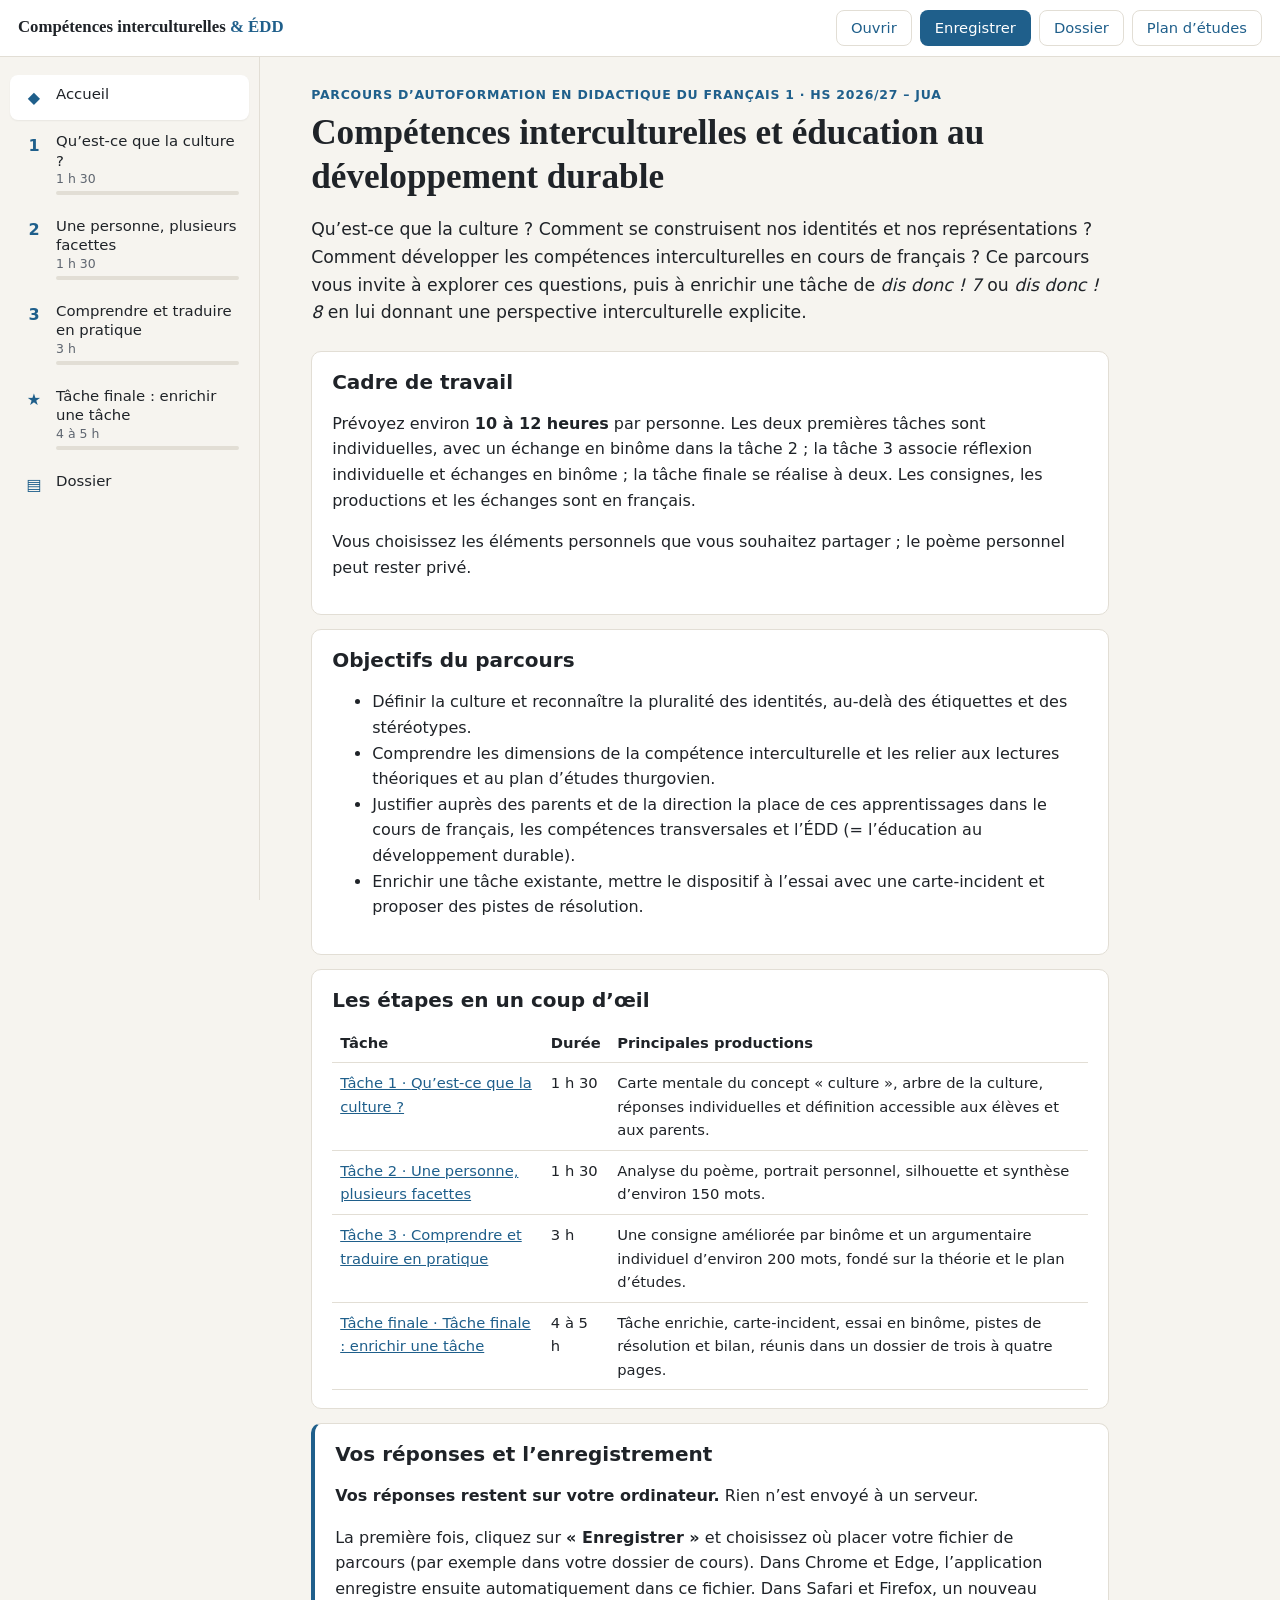
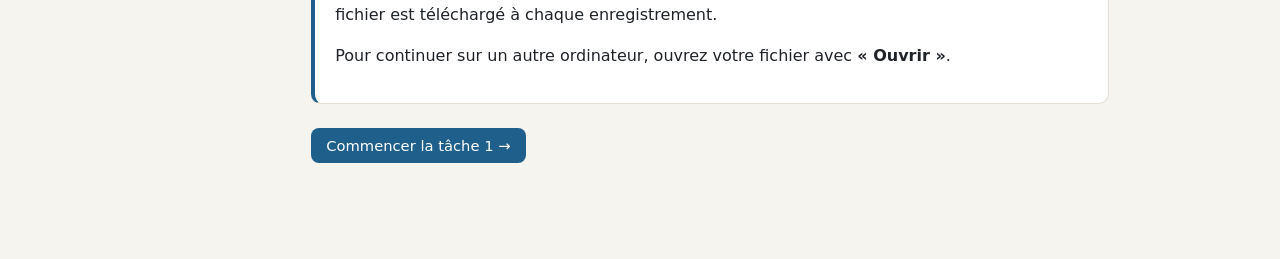
==== index.html @ fe0d0d09 "Grundgerüst Selbstlern-App: App, Inhalte aus Word-Dokument, Redaktionseditor - Statische Web-App (oh" ====
<!DOCTYPE html>
<html lang="fr">
<head>
  <meta charset="utf-8">
  <meta name="viewport" content="width=device-width, initial-scale=1">
  <title>Compétences interculturelles et ÉDD</title>
  <link rel="icon" href="/favicon.svg" type="image/svg+xml">
  <link rel="stylesheet" href="/style.css">
</head>
<body>
  <header class="topbar">
    <button class="icon-btn menu-btn" id="menu-btn" aria-label="Menu">☰</button>
    <a class="brand" href="#/">Compétences interculturelles <span>&amp; ÉDD</span></a>
    <div class="actions">
      <span class="save-status" id="save-status" aria-live="polite"></span>
      <button id="btn-open" class="btn ghost">Ouvrir</button>
      <button id="btn-save" class="btn primary">Enregistrer</button>
      <a id="btn-dossier" class="btn ghost" href="#/dossier">Dossier</a>
      <button id="btn-lp" class="btn ghost">Plan d’études</button>
    </div>
  </header>

  <div class="layout">
    <nav class="sidebar" id="sidebar" aria-label="Étapes du parcours"></nav>
    <main id="main" tabindex="-1"><p class="loading">Chargement…</p></main>
  </div>

  <aside class="drawer" id="drawer" aria-label="Plan d’études" hidden>
    <div class="drawer-head">
      <form id="lp-search" class="lp-search">
        <input type="search" id="lp-q" placeholder="Rechercher dans le Lehrplan (ex. Kulturen)" aria-label="Recherche dans le plan d’études">
        <button class="btn primary" type="submit">Rechercher</button>
      </form>
      <a id="lp-newtab" class="btn ghost small" target="_blank" rel="noopener">Nouvel onglet ↗</a>
      <button class="icon-btn" id="drawer-close" aria-label="Fermer">✕</button>
    </div>
    <iframe id="lp-frame" title="Lehrplan Volksschule Thurgau" src="about:blank"></iframe>
    <p class="drawer-note">Contenu affiché en direct depuis tg.lehrplan.ch — © D-EDK / Kanton Thurgau.</p>
  </aside>

  <input type="file" id="file-input" accept=".json,application/json" hidden>
  <div id="print-area" class="print-area"></div>
  <script type="module" src="/app.js"></script>
</body>
</html>
---- style.css ----
:root {
  --bg: #f6f4ef;
  --surface: #ffffff;
  --ink: #1f2328;
  --muted: #5f6670;
  --line: #e2ded5;
  --accent: #1f5f8b;
  --accent-soft: #e6eff6;
  --ok: #2e7d4f;
  --ok-soft: #e5f3ea;
  --bad: #b3412e;
  --bad-soft: #f9e8e4;
  --both: #2c6fb5;
  --warn: #9a6400;
  --private: #6b4fa0;
  --sil: #d9d4e8;
  --radius: 10px;
  --font: system-ui, -apple-system, "Segoe UI", Roboto, "Helvetica Neue", Arial, sans-serif;
  --serif: Georgia, "Iowan Old Style", "Times New Roman", serif;
}
* { box-sizing: border-box; }
html { scroll-padding-top: 72px; }
body { margin: 0; font: 16px/1.6 var(--font); color: var(--ink); background: var(--bg); }
h1, h2, h3, h4 { line-height: 1.25; margin: 0 0 .5em; }
h1 { font-family: var(--serif); font-weight: 600; font-size: clamp(1.6rem, 3vw, 2.2rem); }
h2 { font-size: 1.25rem; }
h3 { font-size: 1.05rem; }
a { color: var(--accent); }
code { font-size: .85em; }
.muted, .hint { color: var(--muted); font-size: .9rem; }

/* Top bar */
.topbar { position: sticky; top: 0; z-index: 20; display: flex; align-items: center; gap: 12px; padding: 10px 18px; background: var(--surface); border-bottom: 1px solid var(--line); }
.brand { font-family: var(--serif); font-weight: 600; font-size: 1.05rem; color: var(--ink); text-decoration: none; white-space: nowrap; }
.brand span { color: var(--accent); }
.actions { margin-left: auto; display: flex; align-items: center; gap: 8px; flex-wrap: wrap; justify-content: flex-end; }
.save-status { font-size: .85rem; color: var(--muted); }
.save-status.warn { color: var(--warn); font-weight: 600; }
.save-status.ok { color: var(--ok); }
.menu-btn { display: none; }

/* Buttons */
.btn { display: inline-flex; align-items: center; gap: 6px; border: 1px solid transparent; border-radius: 8px; padding: 8px 14px; font: inherit; font-size: .92rem; cursor: pointer; text-decoration: none; line-height: 1.2; }
.btn.small { padding: 6px 10px; font-size: .85rem; }
.btn.primary { background: var(--accent); color: #fff; }
.btn.primary:hover { filter: brightness(1.08); }
.btn.primary:disabled { opacity: .45; cursor: not-allowed; }
.btn.ghost { background: transparent; color: var(--accent); border-color: var(--line); }
.btn.ghost:hover { background: var(--accent-soft); }
.icon-btn { background: none; border: 0; font-size: 1.2rem; cursor: pointer; padding: 4px 8px; color: var(--ink); }
.link { background: none; border: 0; color: var(--accent); cursor: pointer; padding: 0; font: inherit; font-size: .85rem; text-decoration: underline; }
.row { display: flex; flex-wrap: wrap; gap: 8px; align-items: center; margin-top: 12px; }

/* Layout */
.layout { display: grid; grid-template-columns: 260px minmax(0, 1fr); min-height: calc(100vh - 57px); }
.sidebar { position: sticky; top: 57px; align-self: start; height: calc(100vh - 57px); overflow: auto; padding: 18px 10px; border-right: 1px solid var(--line); background: var(--bg); }
.sidebar a { display: grid; grid-template-columns: 28px 1fr; gap: 4px 8px; align-items: start; padding: 10px; border-radius: 8px; color: var(--ink); text-decoration: none; margin-bottom: 2px; }
.sidebar a:hover { background: var(--accent-soft); }
.sidebar a.active { background: var(--surface); box-shadow: 0 1px 2px rgba(0,0,0,.06); }
.sidebar .num { font-weight: 700; color: var(--accent); text-align: center; }
.sidebar .lbl { font-size: .93rem; line-height: 1.3; }
.sidebar .lbl small { display: block; color: var(--muted); font-size: .78rem; }
.sidebar .prog { grid-column: 2; height: 4px; background: var(--line); border-radius: 2px; overflow: hidden; }
.sidebar .prog span { display: block; height: 100%; background: var(--ok); }
main { padding: 28px clamp(16px, 4vw, 56px) 80px; max-width: 900px; outline: none; }
body.drawer-open main { max-width: 760px; }

/* Content blocks */
.hero { margin-bottom: 24px; }
.eyebrow { text-transform: uppercase; letter-spacing: .06em; font-size: .78rem; color: var(--accent); font-weight: 600; margin: 0 0 6px; }
.lead { font-size: 1.08rem; }
.meta { color: var(--muted); font-size: .9rem; display: flex; gap: 6px 14px; flex-wrap: wrap; margin: 4px 0; }
.meta .dot { color: var(--line); }
.meta.result { display: block; }
.card { background: var(--surface); border: 1px solid var(--line); border-radius: var(--radius); padding: 18px 20px; margin: 14px 0; }
.card.notice { border-left: 4px solid var(--accent); }
.card.text .prose { font-family: var(--serif); font-size: 1.04rem; }
.card details summary, details.card summary { cursor: pointer; font-weight: 600; }
.consigne { margin: 40px 0 10px; padding-top: 18px; border-top: 2px solid var(--line); }
.consigne h2 { color: var(--accent); }
.prose p { margin: 0 0 .8em; }
.prose ul { padding-left: 1.2em; }
.prose blockquote { margin: .5em 0; padding: 10px 14px; background: var(--bg); border-left: 3px solid var(--accent); font-style: italic; }
table.overview { width: 100%; border-collapse: collapse; font-size: .92rem; }
table.overview th, table.overview td { text-align: left; padding: 8px; border-bottom: 1px solid var(--line); vertical-align: top; }
.next { margin-top: 24px; }

/* Answers */
.answer { margin: 14px 0; }
.answer > label { display: block; font-weight: 600; margin-bottom: 6px; }
.answer textarea, .tri input, .add-own input, .lp-search input { width: 100%; font: inherit; padding: 10px 12px; border: 1px solid #cfcac0; border-radius: 8px; background: #fffef9; resize: vertical; }
.answer textarea:focus, input:focus, select:focus { outline: 2px solid var(--accent); outline-offset: 1px; border-color: var(--accent); }
.answer.private textarea { background: #faf8fd; border-color: #d8cfe8; }
.answer-info { text-align: right; font-size: .8rem; color: var(--muted); min-height: 1.2em; }
.answer-info .ok { color: var(--ok); font-weight: 600; }
.badge { display: inline-block; font-size: .72rem; font-weight: 600; padding: 1px 7px; border-radius: 99px; background: #ece6f7; color: var(--private); vertical-align: middle; }
.table-wrap { overflow-x: auto; }
table.grid { width: 100%; border-collapse: collapse; font-size: .92rem; }
table.grid th { text-align: left; background: var(--bg); padding: 8px; border: 1px solid var(--line); }
table.grid td { border: 1px solid var(--line); padding: 4px; vertical-align: top; }
table.grid tr.example td { padding: 8px; color: var(--muted); font-style: italic; background: #fbfaf7; }
table.grid textarea { width: 100%; border: 0; resize: none; font: inherit; padding: 6px; background: transparent; min-height: 48px; }

/* Sorting exercise */
.tri { background: var(--surface); border: 1px solid var(--line); border-radius: var(--radius); padding: 18px 20px; margin: 14px 0; }
.tri-consigne { margin-top: 0; font-weight: 600; }
.tri-pool { display: flex; flex-wrap: wrap; gap: 8px; padding: 12px; border: 1px dashed #cfcac0; border-radius: 8px; min-height: 52px; margin-bottom: 12px; }
.tri-cats { display: grid; grid-template-columns: repeat(var(--n), minmax(0, 1fr)); gap: 10px; }
.tri-cat { min-height: 120px; padding: 10px; border-radius: 8px; background: var(--bg); border: 2px solid transparent; display: flex; flex-wrap: wrap; align-content: flex-start; gap: 6px; cursor: pointer; }
.tri-cat h4 { width: 100%; font-size: .85rem; color: var(--muted); margin: 0 0 4px; }
.tri-cat.over, .tri-pool.over { border-color: var(--accent); background: var(--accent-soft); }
.chip { font: inherit; font-size: .88rem; padding: 6px 10px; border-radius: 99px; border: 1px solid #cfcac0; background: #fff; cursor: grab; text-align: left; }
.chip.selected { border-color: var(--accent); box-shadow: 0 0 0 2px var(--accent); }
.chip.right { background: var(--ok-soft); border-color: var(--ok); }
.chip.wrong { background: var(--bad-soft); border-color: var(--bad); }
.chip.both { background: #e5eef9; border-color: var(--both); }
.chip.own { background: #fffbe8; border-style: dashed; cursor: default; }
.chip .why { display: block; font-size: .78rem; color: var(--muted); margin-top: 2px; }
.feedback { background: var(--accent-soft); padding: 10px 12px; border-radius: 8px; font-size: .92rem; }
.add-own { flex-wrap: nowrap; }
.add-own input { flex: 1; padding: 7px 10px; }
.add-own select { font: inherit; padding: 7px; border-radius: 8px; border: 1px solid #cfcac0; }

/* Self-check */
.check { background: #f3f8f4; border: 1px solid #cfe3d5; border-radius: var(--radius); padding: 16px 20px; margin: 14px 0; }
.check h3 { color: var(--ok); }
.check ul { list-style: none; padding: 0; margin: 0; }
.check li { display: flex; gap: 10px; align-items: flex-start; padding: 4px 0; }
.check input { margin-top: 5px; width: 18px; height: 18px; accent-color: var(--ok); }
.example-box { margin-top: 12px; background: #fff; border: 1px solid #cfe3d5; border-radius: 8px; padding: 14px 16px; }

.external { border-left: 4px solid var(--warn); }
.lp { border-left: 4px solid var(--accent); }
.recall blockquote { margin: 8px 0; padding: 10px 14px; background: var(--bg); border-left: 3px solid var(--muted); }

/* Silhouette */
.sil-stage { position: relative; width: 100%; max-width: 520px; aspect-ratio: 13 / 16; margin: 10px auto; background: #fbfaff; border: 1px solid #e3ddef; border-radius: var(--radius); overflow: hidden; touch-action: none; }
.sil-stage svg { position: absolute; left: 50%; top: 4%; height: 92%; transform: translateX(-50%); }
.sil-word { position: absolute; padding: 4px 22px 4px 10px; background: #fff; border: 1px solid var(--private); color: var(--private); border-radius: 99px; font-size: .85rem; cursor: grab; user-select: none; white-space: nowrap; box-shadow: 0 1px 3px rgba(0,0,0,.08); }
.sil-word button { position: absolute; right: 4px; top: 50%; transform: translateY(-50%); border: 0; background: none; cursor: pointer; color: var(--muted); font-size: 1rem; line-height: 1; }

/* Incident card */
.carte { border: 2px solid var(--ink); border-radius: 12px; padding: 16px 18px; max-width: 480px; background: #fff; }
.carte-head { font-weight: 700; text-transform: uppercase; letter-spacing: .08em; font-size: .85rem; border-bottom: 1px solid var(--ink); padding-bottom: 6px; margin-bottom: 10px; }
.carte-field h4 { font-size: .8rem; color: var(--muted); margin: 8px 0 2px; }
.carte-field p { margin: 0; }

/* Dossier */
.dossier .d-tache { margin-bottom: 28px; }
.dossier .d-item { margin: 10px 0 16px; }
.dossier .d-item h4 { font-size: .9rem; color: var(--muted); margin-bottom: 4px; }
.toggle { display: flex; gap: 10px; align-items: flex-start; }

/* Redaction mode */
.redac-tag { font-size: .72rem; color: var(--muted); background: #fff7d6; border: 1px dashed #e0c55a; border-radius: 6px; padding: 2px 8px; margin-bottom: 6px; display: inline-block; }
.redac-tag mark { background: #ffe58a; }
body.redaction .consigne { position: relative; }

/* Lehrplan drawer */
.drawer { position: fixed; top: 57px; right: 0; bottom: 0; width: min(560px, 100vw); background: var(--surface); border-left: 1px solid var(--line); z-index: 30; display: flex; flex-direction: column; box-shadow: -6px 0 24px rgba(0,0,0,.08); }
.drawer[hidden] { display: none; }
.drawer-head { display: flex; gap: 8px; padding: 10px; border-bottom: 1px solid var(--line); align-items: center; }
.lp-search { display: flex; gap: 6px; flex: 1; }
.lp-search input { padding: 7px 10px; }
.drawer iframe { flex: 1; border: 0; width: 100%; }
.drawer-note { margin: 0; padding: 6px 10px; font-size: .75rem; color: var(--muted); border-top: 1px solid var(--line); }
.loading { color: var(--muted); }

/* Mobile */
@media (max-width: 860px) {
  .menu-btn { display: block; }
  .layout { grid-template-columns: 1fr; }
  .sidebar { position: fixed; top: 57px; left: 0; width: 280px; z-index: 25; background: var(--bg); transform: translateX(-100%); transition: transform .2s; box-shadow: 4px 0 20px rgba(0,0,0,.1); }
  body.nav-open .sidebar { transform: none; }
  .brand span { display: none; }
  .actions .btn { padding: 6px 9px; font-size: .82rem; }
  .save-status { display: none; }
  .tri-cats { grid-template-columns: 1fr; }
}

/* Print */
.print-area { display: none; }
@media print {
  body.printing > *:not(.print-area) { display: none !important; }
  body.printing .print-area { display: block; font-family: var(--font); color: #000; }
  .print-area h1 { font-size: 20pt; }
  .print-area h2 { font-size: 14pt; margin-top: 18pt; }
  .print-area .d-item h4 { font-size: 10pt; color: #444; }
  .print-area table.grid { border-collapse: collapse; width: 100%; }
  .print-area table.grid th, .print-area table.grid td { border: 1px solid #999; padding: 4pt; font-size: 10pt; }
  .print-area .muted { color: #666; }
}
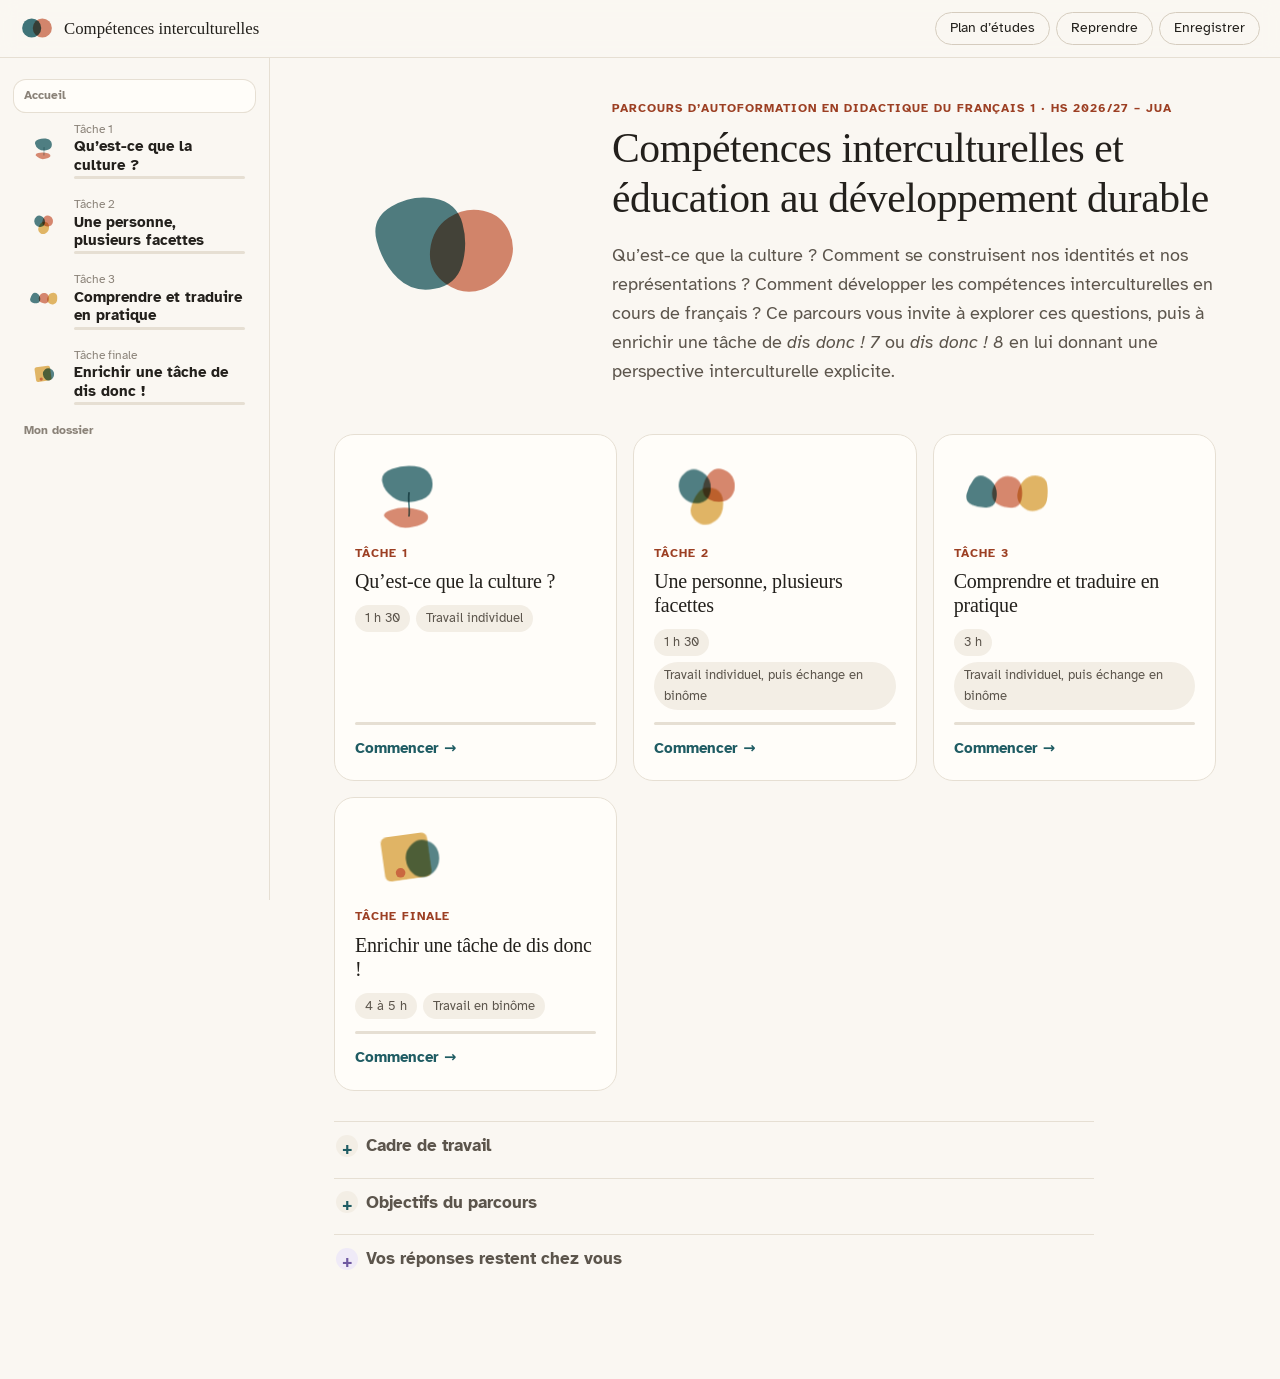
==== commit 2a0e3f3d: "Gestaltung «L’entre-deux»: Schrittmodus, Motive, Schriften, Wording, RSP-Bezug - Schrittmodus pro Ko" ====
--- a/index.html
+++ b/index.html
@@ -4,38 +4,40 @@
   <meta charset="utf-8">
   <meta name="viewport" content="width=device-width, initial-scale=1">
   <title>Compétences interculturelles et ÉDD</title>
+  <meta name="theme-color" content="#FAF7F2">
   <link rel="icon" href="/favicon.svg" type="image/svg+xml">
+  <link rel="preload" href="/assets/fonts/atkinson-hyperlegible-latin-400-normal.woff2" as="font" type="font/woff2" crossorigin>
+  <link rel="preload" href="/assets/fonts/fraunces-latin-wght-normal.woff2" as="font" type="font/woff2" crossorigin>
   <link rel="stylesheet" href="/style.css">
 </head>
 <body>
   <header class="topbar">
     <button class="icon-btn menu-btn" id="menu-btn" aria-label="Menu">☰</button>
-    <a class="brand" href="#/">Compétences interculturelles <span>&amp; ÉDD</span></a>
+    <a class="brand" href="#/"><svg viewBox="0 0 32 22" aria-hidden="true"><circle cx="11" cy="11" r="9" fill="#1F5C63" fill-opacity=".85"/><circle cx="21" cy="11" r="9" fill="#C65A3A" fill-opacity=".72" style="mix-blend-mode:multiply"/></svg><span>Compétences interculturelles</span></a>
     <div class="actions">
-      <span class="save-status" id="save-status" aria-live="polite"></span>
-      <button id="btn-open" class="btn ghost">Ouvrir</button>
-      <button id="btn-save" class="btn primary">Enregistrer</button>
-      <a id="btn-dossier" class="btn ghost" href="#/dossier">Dossier</a>
-      <button id="btn-lp" class="btn ghost">Plan d’études</button>
+      <span data-save-status class="save-status" aria-live="polite"></span>
+      <button id="btn-lp" class="btn ghost small">Plan d’études</button>
+      <button id="btn-open" class="btn ghost small" title="Ouvrir un fichier de parcours">Reprendre</button>
+      <button id="btn-save" class="btn ghost small" title="Enregistrer dans un fichier">Enregistrer</button>
     </div>
   </header>
 
   <div class="layout">
-    <nav class="sidebar" id="sidebar" aria-label="Étapes du parcours"></nav>
+    <nav class="sidebar" id="sidebar" aria-label="Parcours"></nav>
     <main id="main" tabindex="-1"><p class="loading">Chargement…</p></main>
   </div>
 
   <aside class="drawer" id="drawer" aria-label="Plan d’études" hidden>
     <div class="drawer-head">
       <form id="lp-search" class="lp-search">
-        <input type="search" id="lp-q" placeholder="Rechercher dans le Lehrplan (ex. Kulturen)" aria-label="Recherche dans le plan d’études">
-        <button class="btn primary" type="submit">Rechercher</button>
+        <input type="search" id="lp-q" placeholder="Rechercher, p. ex. Kulturen" aria-label="Recherche dans le plan d’études">
+        <button class="btn primary small" type="submit">Chercher</button>
       </form>
-      <a id="lp-newtab" class="btn ghost small" target="_blank" rel="noopener">Nouvel onglet ↗</a>
+      <a id="lp-newtab" class="btn ghost small" target="_blank" rel="noopener" title="Ouvrir dans un nouvel onglet">↗</a>
       <button class="icon-btn" id="drawer-close" aria-label="Fermer">✕</button>
     </div>
     <iframe id="lp-frame" title="Lehrplan Volksschule Thurgau" src="about:blank"></iframe>
-    <p class="drawer-note">Contenu affiché en direct depuis tg.lehrplan.ch — © D-EDK / Kanton Thurgau.</p>
+    <p class="drawer-note">Affiché en direct depuis tg.lehrplan.ch — © D-EDK / Kanton Thurgau</p>
   </aside>
 
   <input type="file" id="file-input" accept=".json,application/json" hidden>
--- a/style.css
+++ b/style.css
@@ -1,192 +1,297 @@
+/* «L’entre-deux» — formes qui se chevauchent, papier chaud, un seul accent. */
+
+@font-face { font-family: "Atkinson Hyperlegible"; font-weight: 400; font-style: normal; font-display: swap; src: url(/assets/fonts/atkinson-hyperlegible-latin-400-normal.woff2) format("woff2"); }
+@font-face { font-family: "Atkinson Hyperlegible"; font-weight: 400; font-style: italic; font-display: swap; src: url(/assets/fonts/atkinson-hyperlegible-latin-400-italic.woff2) format("woff2"); }
+@font-face { font-family: "Atkinson Hyperlegible"; font-weight: 700; font-style: normal; font-display: swap; src: url(/assets/fonts/atkinson-hyperlegible-latin-700-normal.woff2) format("woff2"); }
+@font-face { font-family: "Atkinson Hyperlegible"; font-weight: 700; font-style: italic; font-display: swap; src: url(/assets/fonts/atkinson-hyperlegible-latin-700-italic.woff2) format("woff2"); }
+@font-face { font-family: "Atkinson Hyperlegible"; font-weight: 400; font-display: swap; unicode-range: U+0100-024F, U+1E00-1EFF, U+2020, U+20A0-20AB, U+20AD-20CF; src: url(/assets/fonts/atkinson-hyperlegible-latin-ext-400-normal.woff2) format("woff2"); }
+@font-face { font-family: "Atkinson Hyperlegible"; font-weight: 700; font-display: swap; unicode-range: U+0100-024F, U+1E00-1EFF, U+2020, U+20A0-20AB, U+20AD-20CF; src: url(/assets/fonts/atkinson-hyperlegible-latin-ext-700-normal.woff2) format("woff2"); }
+@font-face { font-family: "Fraunces"; font-weight: 300 800; font-style: normal; font-display: swap; src: url(/assets/fonts/fraunces-latin-wght-normal.woff2) format("woff2"); }
+@font-face { font-family: "Fraunces"; font-weight: 300 800; font-style: italic; font-display: swap; src: url(/assets/fonts/fraunces-latin-wght-italic.woff2) format("woff2"); }
+@font-face { font-family: "Fraunces"; font-weight: 300 800; font-display: swap; unicode-range: U+0100-024F, U+1E00-1EFF; src: url(/assets/fonts/fraunces-latin-ext-wght-normal.woff2) format("woff2"); }
+
 :root {
-  --bg: #f6f4ef;
-  --surface: #ffffff;
-  --ink: #1f2328;
-  --muted: #5f6670;
-  --line: #e2ded5;
-  --accent: #1f5f8b;
-  --accent-soft: #e6eff6;
-  --ok: #2e7d4f;
-  --ok-soft: #e5f3ea;
-  --bad: #b3412e;
-  --bad-soft: #f9e8e4;
-  --both: #2c6fb5;
-  --warn: #9a6400;
-  --private: #6b4fa0;
-  --sil: #d9d4e8;
-  --radius: 10px;
-  --font: system-ui, -apple-system, "Segoe UI", Roboto, "Helvetica Neue", Arial, sans-serif;
-  --serif: Georgia, "Iowan Old Style", "Times New Roman", serif;
+  --paper: #FAF7F2;
+  --paper-2: #F3EEE5;
+  --surface: #FFFDF9;
+  --ink: #23201C;
+  --ink-2: #5C554C;
+  --ink-3: #8A8278;
+  --line: #E6DFD3;
+  --line-2: #D5CCBE;
+  --petrol: #1F5C63;
+  --petrol-2: #2E7780;
+  --petrol-soft: #E3EEEE;
+  --terre: #C65A3A;
+  --terre-ink: #9C3F23;
+  --terre-soft: #F8E7DF;
+  --ocre: #D9A441;
+  --ocre-soft: #F7EDD6;
+  --ocre-ink: #7D5A12;
+  --lilas: #6E58A0;
+  --lilas-soft: #EFEAF7;
+  --sil: #E1DAEE;
+  --serif: "Fraunces", Georgia, "Times New Roman", serif;
+  --sans: "Atkinson Hyperlegible", system-ui, -apple-system, "Segoe UI", sans-serif;
+  --r: 14px;
+  --top: 58px;
 }
 * { box-sizing: border-box; }
-html { scroll-padding-top: 72px; }
-body { margin: 0; font: 16px/1.6 var(--font); color: var(--ink); background: var(--bg); }
-h1, h2, h3, h4 { line-height: 1.25; margin: 0 0 .5em; }
-h1 { font-family: var(--serif); font-weight: 600; font-size: clamp(1.6rem, 3vw, 2.2rem); }
-h2 { font-size: 1.25rem; }
-h3 { font-size: 1.05rem; }
-a { color: var(--accent); }
+html { scroll-padding-top: calc(var(--top) + 16px); }
+body { margin: 0; font: 17px/1.62 var(--sans); color: var(--ink); background: var(--paper); -webkit-font-smoothing: antialiased; }
+h1, h2, h3, h4 { margin: 0 0 .4em; line-height: 1.2; }
+h1, h2 { font-family: var(--serif); font-weight: 500; letter-spacing: -.01em; }
+h1 { font-size: clamp(1.8rem, 3.6vw, 2.6rem); font-variation-settings: "SOFT" 100, "opsz" 72; }
+h2 { font-size: clamp(1.35rem, 2.4vw, 1.75rem); font-variation-settings: "SOFT" 100; }
+h3 { font-size: 1.02rem; font-weight: 700; }
+a { color: var(--petrol); }
+p { margin: 0 0 .8em; }
 code { font-size: .85em; }
-.muted, .hint { color: var(--muted); font-size: .9rem; }
-
-/* Top bar */
-.topbar { position: sticky; top: 0; z-index: 20; display: flex; align-items: center; gap: 12px; padding: 10px 18px; background: var(--surface); border-bottom: 1px solid var(--line); }
-.brand { font-family: var(--serif); font-weight: 600; font-size: 1.05rem; color: var(--ink); text-decoration: none; white-space: nowrap; }
-.brand span { color: var(--accent); }
-.actions { margin-left: auto; display: flex; align-items: center; gap: 8px; flex-wrap: wrap; justify-content: flex-end; }
-.save-status { font-size: .85rem; color: var(--muted); }
-.save-status.warn { color: var(--warn); font-weight: 600; }
-.save-status.ok { color: var(--ok); }
+.muted, .hint { color: var(--ink-3); font-size: .9rem; }
+.center { text-align: center; justify-content: center; }
+.eyebrow { display: block; font-size: .78rem; letter-spacing: .08em; text-transform: uppercase; color: var(--terre-ink); font-weight: 700; margin-bottom: 6px; }
+:focus-visible { outline: 3px solid var(--ocre); outline-offset: 2px; border-radius: 6px; }
+
+/* --- Barre du haut ------------------------------------------------------- */
+.topbar { position: sticky; top: 0; z-index: 20; height: var(--top); display: flex; align-items: center; gap: 12px; padding: 0 20px; background: color-mix(in srgb, var(--paper) 88%, transparent); backdrop-filter: blur(8px); border-bottom: 1px solid var(--line); }
+.brand { display: flex; align-items: center; gap: 10px; text-decoration: none; color: var(--ink); font-family: var(--serif); font-size: 1.05rem; font-weight: 500; }
+.brand svg { width: 34px; height: 24px; }
+.actions { margin-left: auto; display: flex; align-items: center; gap: 6px; }
+.save-status { font-size: .82rem; color: var(--ink-3); margin-right: 6px; }
+.save-status.ok::before { content: "✓ "; color: var(--petrol); }
+.save-status.warn { color: var(--ocre-ink); }
 .menu-btn { display: none; }
 
-/* Buttons */
-.btn { display: inline-flex; align-items: center; gap: 6px; border: 1px solid transparent; border-radius: 8px; padding: 8px 14px; font: inherit; font-size: .92rem; cursor: pointer; text-decoration: none; line-height: 1.2; }
-.btn.small { padding: 6px 10px; font-size: .85rem; }
-.btn.primary { background: var(--accent); color: #fff; }
-.btn.primary:hover { filter: brightness(1.08); }
-.btn.primary:disabled { opacity: .45; cursor: not-allowed; }
-.btn.ghost { background: transparent; color: var(--accent); border-color: var(--line); }
-.btn.ghost:hover { background: var(--accent-soft); }
+/* --- Boutons ---------------------------------------------------------------- */
+.btn { display: inline-flex; align-items: center; gap: 6px; border: 1px solid transparent; border-radius: 999px; padding: 10px 20px; font: inherit; font-size: .95rem; font-weight: 700; cursor: pointer; text-decoration: none; line-height: 1.2; transition: background .15s, border-color .15s, transform .1s; }
+.btn:active { transform: translateY(1px); }
+.btn.small { padding: 7px 14px; font-size: .85rem; font-weight: 400; }
+.btn.primary { background: var(--petrol); color: #fff; }
+.btn.primary:hover { background: var(--petrol-2); }
+.btn.ghost { background: transparent; color: var(--ink); border-color: var(--line-2); }
+.btn.ghost:hover { border-color: var(--petrol); color: var(--petrol); }
 .icon-btn { background: none; border: 0; font-size: 1.2rem; cursor: pointer; padding: 4px 8px; color: var(--ink); }
-.link { background: none; border: 0; color: var(--accent); cursor: pointer; padding: 0; font: inherit; font-size: .85rem; text-decoration: underline; }
-.row { display: flex; flex-wrap: wrap; gap: 8px; align-items: center; margin-top: 12px; }
-
-/* Layout */
-.layout { display: grid; grid-template-columns: 260px minmax(0, 1fr); min-height: calc(100vh - 57px); }
-.sidebar { position: sticky; top: 57px; align-self: start; height: calc(100vh - 57px); overflow: auto; padding: 18px 10px; border-right: 1px solid var(--line); background: var(--bg); }
-.sidebar a { display: grid; grid-template-columns: 28px 1fr; gap: 4px 8px; align-items: start; padding: 10px; border-radius: 8px; color: var(--ink); text-decoration: none; margin-bottom: 2px; }
-.sidebar a:hover { background: var(--accent-soft); }
-.sidebar a.active { background: var(--surface); box-shadow: 0 1px 2px rgba(0,0,0,.06); }
-.sidebar .num { font-weight: 700; color: var(--accent); text-align: center; }
-.sidebar .lbl { font-size: .93rem; line-height: 1.3; }
-.sidebar .lbl small { display: block; color: var(--muted); font-size: .78rem; }
-.sidebar .prog { grid-column: 2; height: 4px; background: var(--line); border-radius: 2px; overflow: hidden; }
-.sidebar .prog span { display: block; height: 100%; background: var(--ok); }
-main { padding: 28px clamp(16px, 4vw, 56px) 80px; max-width: 900px; outline: none; }
-body.drawer-open main { max-width: 760px; }
-
-/* Content blocks */
-.hero { margin-bottom: 24px; }
-.eyebrow { text-transform: uppercase; letter-spacing: .06em; font-size: .78rem; color: var(--accent); font-weight: 600; margin: 0 0 6px; }
-.lead { font-size: 1.08rem; }
-.meta { color: var(--muted); font-size: .9rem; display: flex; gap: 6px 14px; flex-wrap: wrap; margin: 4px 0; }
-.meta .dot { color: var(--line); }
-.meta.result { display: block; }
-.card { background: var(--surface); border: 1px solid var(--line); border-radius: var(--radius); padding: 18px 20px; margin: 14px 0; }
-.card.notice { border-left: 4px solid var(--accent); }
-.card.text .prose { font-family: var(--serif); font-size: 1.04rem; }
-.card details summary, details.card summary { cursor: pointer; font-weight: 600; }
-.consigne { margin: 40px 0 10px; padding-top: 18px; border-top: 2px solid var(--line); }
-.consigne h2 { color: var(--accent); }
-.prose p { margin: 0 0 .8em; }
-.prose ul { padding-left: 1.2em; }
-.prose blockquote { margin: .5em 0; padding: 10px 14px; background: var(--bg); border-left: 3px solid var(--accent); font-style: italic; }
-table.overview { width: 100%; border-collapse: collapse; font-size: .92rem; }
-table.overview th, table.overview td { text-align: left; padding: 8px; border-bottom: 1px solid var(--line); vertical-align: top; }
-.next { margin-top: 24px; }
-
-/* Answers */
-.answer { margin: 14px 0; }
-.answer > label { display: block; font-weight: 600; margin-bottom: 6px; }
-.answer textarea, .tri input, .add-own input, .lp-search input { width: 100%; font: inherit; padding: 10px 12px; border: 1px solid #cfcac0; border-radius: 8px; background: #fffef9; resize: vertical; }
-.answer textarea:focus, input:focus, select:focus { outline: 2px solid var(--accent); outline-offset: 1px; border-color: var(--accent); }
-.answer.private textarea { background: #faf8fd; border-color: #d8cfe8; }
-.answer-info { text-align: right; font-size: .8rem; color: var(--muted); min-height: 1.2em; }
-.answer-info .ok { color: var(--ok); font-weight: 600; }
-.badge { display: inline-block; font-size: .72rem; font-weight: 600; padding: 1px 7px; border-radius: 99px; background: #ece6f7; color: var(--private); vertical-align: middle; }
+.link { background: none; border: 0; color: var(--petrol); cursor: pointer; padding: 0; font: inherit; font-size: .9rem; text-decoration: underline; text-underline-offset: 3px; }
+.row { display: flex; flex-wrap: wrap; gap: 10px; align-items: center; margin-top: 14px; }
+
+/* --- Mise en page ----------------------------------------------------------- */
+.layout { display: grid; grid-template-columns: 270px minmax(0, 1fr); min-height: calc(100vh - var(--top)); }
+.sidebar { position: sticky; top: var(--top); align-self: start; height: calc(100vh - var(--top)); overflow: auto; padding: 22px 14px; border-right: 1px solid var(--line); }
+.sidebar > a { display: grid; grid-template-columns: 40px 1fr; gap: 2px 10px; align-items: center; padding: 8px 10px; border-radius: 12px; color: var(--ink); text-decoration: none; margin-bottom: 2px; }
+.sidebar > a:not(.tache-link) { grid-template-columns: 1fr; font-weight: 700; font-size: .92rem; }
+.sidebar > a:hover { background: var(--paper-2); }
+.sidebar > a.active { background: var(--surface); box-shadow: 0 1px 0 var(--line), 0 0 0 1px var(--line); }
+.sidebar .mini svg { width: 40px; height: 27px; display: block; }
+.sidebar .lbl { font-size: .78rem; color: var(--ink-3); line-height: 1.25; }
+.sidebar .lbl strong { display: block; color: var(--ink); font-size: .92rem; font-weight: 700; }
+.sidebar .prog { grid-column: 2; height: 3px; background: var(--line); border-radius: 2px; overflow: hidden; }
+.sidebar .prog span, .tache-card .prog span { display: block; height: 100%; background: var(--petrol); border-radius: 2px; }
+.steps-nav { list-style: none; margin: 2px 0 10px 60px; padding: 0; border-left: 2px solid var(--line); }
+.steps-nav a { display: block; padding: 4px 10px; font-size: .85rem; color: var(--ink-2); text-decoration: none; line-height: 1.3; }
+.steps-nav a:hover { color: var(--petrol); }
+.steps-nav a.current { color: var(--terre-ink); font-weight: 700; margin-left: -2px; border-left: 2px solid var(--terre); }
+main { padding: 32px clamp(18px, 5vw, 64px) 96px; outline: none; }
+main.step-mode { max-width: 820px; }
+main.home { max-width: 1040px; }
+body.drawer-open main { max-width: 720px; }
+
+/* --- Motifs ----------------------------------------------------------------- */
+.motif { display: block; overflow: visible; }
+.hero-motif { width: clamp(150px, 22vw, 230px); height: auto; flex: none; }
+
+/* --- Accueil ----------------------------------------------------------------- */
+.home-hero { display: flex; gap: clamp(20px, 4vw, 48px); align-items: center; margin: 8px 0 34px; }
+.home-hero .lead { font-size: 1.12rem; color: var(--ink-2); max-width: 60ch; }
+.tache-grid { display: grid; grid-template-columns: repeat(auto-fill, minmax(220px, 1fr)); gap: 16px; }
+.tache-card { position: relative; display: flex; flex-direction: column; padding: 18px 20px 20px; background: var(--surface); border: 1px solid var(--line); border-radius: 20px; text-decoration: none; color: var(--ink); transition: transform .15s, box-shadow .15s, border-color .15s; }
+.tache-card:hover { transform: translateY(-2px); border-color: var(--line-2); box-shadow: 0 10px 28px -16px rgba(60, 40, 20, .35); }
+.tache-card .motif { width: 120px; height: 80px; margin: 0 0 10px -6px; }
+.tache-card h2 { font-size: 1.25rem; margin-bottom: 8px; }
+.tache-card .prog { display: block; height: 3px; background: var(--line); border-radius: 2px; overflow: hidden; margin-top: auto; }
+.tache-card .go { margin-top: 12px; font-weight: 700; color: var(--petrol); font-size: .92rem; }
+.home-more { margin-top: 30px; display: grid; gap: 8px; max-width: 760px; }
+
+/* --- Chips, détails --------------------------------------------------------- */
+.chips { display: flex; flex-wrap: wrap; gap: 6px; margin: 4px 0 12px; }
+.chips span { font-size: .8rem; padding: 3px 10px; border-radius: 999px; background: var(--paper-2); color: var(--ink-2); }
+details.soft { border-top: 1px solid var(--line); padding: 10px 2px; }
+details.soft > summary { cursor: pointer; font-weight: 700; color: var(--ink-2); list-style: none; display: flex; align-items: center; gap: 8px; }
+details.soft > summary::before { content: "+"; display: inline-grid; place-items: center; width: 22px; height: 22px; border-radius: 50%; background: var(--paper-2); color: var(--petrol); font-weight: 700; }
+details.soft[open] > summary::before { content: "–"; }
+details.soft > *:not(summary) { margin-top: 10px; }
+.private-note > summary::before { background: var(--lilas-soft) !important; color: var(--lilas) !important; }
+
+/* --- Étapes ----------------------------------------------------------------- */
+.step-head { margin-bottom: 26px; }
+.segbar { display: flex; gap: 6px; }
+.segbar .seg { flex: 1; height: 6px; border-radius: 3px; background: var(--line); transition: background .2s; }
+.segbar .seg.done { background: var(--petrol); }
+.segbar .seg.now { background: var(--terre); }
+.segbar .seg:hover { background: var(--ocre); }
+.tache-hero { display: flex; gap: clamp(18px, 4vw, 40px); align-items: center; margin-bottom: 26px; }
+.tache-hero .result { color: var(--ink-2); max-width: 52ch; }
+.step-foot { display: flex; align-items: center; gap: 12px; margin-top: 44px; padding-top: 20px; border-top: 1px solid var(--line); }
+.step-foot [data-save-status] { margin: 0 auto; }
+
+/* --- Consigne ---------------------------------------------------------------- */
+.consigne { margin: 0 0 18px; }
+.consigne h2 { margin-bottom: 6px; }
+.consigne .accroche { font-family: var(--serif); font-style: italic; font-size: 1.22rem; color: var(--terre-ink); margin: 0 0 8px; font-variation-settings: "SOFT" 100, "WONK" 1; }
+.consigne .prose ul { list-style: none; padding: 0; display: grid; gap: 8px; }
+.consigne .prose ul li { position: relative; padding: 10px 14px 10px 34px; background: var(--surface); border: 1px solid var(--line); border-radius: 12px; }
+.consigne .prose ul li::before { content: ""; position: absolute; left: 13px; top: 18px; width: 9px; height: 9px; border-radius: 50%; background: var(--ocre); opacity: .85; }
+.prose blockquote { margin: 10px 0; padding: 14px 18px; background: var(--ocre-soft); border-radius: 12px; font-family: var(--serif); font-style: italic; }
+
+/* --- Lecture ---------------------------------------------------------------- */
+.reading { margin: 0 0 22px; }
+.reading .prose { font-family: var(--serif); font-size: 1.08rem; line-height: 1.7; font-variation-settings: "opsz" 18; }
+.reading.long { background: var(--surface); border: 1px solid var(--line); border-radius: 20px; padding: 24px clamp(18px, 4vw, 34px); }
+.reading .meta-line { font-size: .8rem; color: var(--ink-3); margin-bottom: 14px; }
+.reading .prose strong:first-child { color: var(--terre); font-family: var(--sans); font-size: .8rem; margin-right: 4px; }
+
+/* --- Réponses ---------------------------------------------------------------- */
+.answer { margin: 20px 0; }
+.answer > label { display: block; font-weight: 700; margin-bottom: 8px; }
+textarea, .add-own input, .lp-search input, select { font: inherit; color: var(--ink); }
+.answer textarea { width: 100%; padding: 14px 16px; border: 1px solid var(--line-2); border-radius: 14px; background: var(--surface); resize: vertical; line-height: 1.55; transition: border-color .15s, box-shadow .15s; }
+.answer textarea::placeholder { color: var(--ink-3); }
+.answer textarea:focus { outline: none; border-color: var(--petrol); box-shadow: 0 0 0 4px var(--petrol-soft); }
+.answer.private textarea { background: var(--lilas-soft); border-color: #D7CDEA; }
+.answer.private textarea:focus { border-color: var(--lilas); box-shadow: 0 0 0 4px #E4DCF2; }
+.answer-info { text-align: right; font-size: .78rem; color: var(--ink-3); min-height: 1.2em; margin-top: 4px; }
+.answer-info .ok { color: var(--petrol); font-weight: 700; }
+.badge { display: inline-block; font-size: .72rem; font-weight: 700; padding: 2px 9px; border-radius: 999px; background: var(--lilas-soft); color: var(--lilas); vertical-align: middle; margin-left: 4px; }
 .table-wrap { overflow-x: auto; }
-table.grid { width: 100%; border-collapse: collapse; font-size: .92rem; }
-table.grid th { text-align: left; background: var(--bg); padding: 8px; border: 1px solid var(--line); }
-table.grid td { border: 1px solid var(--line); padding: 4px; vertical-align: top; }
-table.grid tr.example td { padding: 8px; color: var(--muted); font-style: italic; background: #fbfaf7; }
-table.grid textarea { width: 100%; border: 0; resize: none; font: inherit; padding: 6px; background: transparent; min-height: 48px; }
-
-/* Sorting exercise */
-.tri { background: var(--surface); border: 1px solid var(--line); border-radius: var(--radius); padding: 18px 20px; margin: 14px 0; }
-.tri-consigne { margin-top: 0; font-weight: 600; }
-.tri-pool { display: flex; flex-wrap: wrap; gap: 8px; padding: 12px; border: 1px dashed #cfcac0; border-radius: 8px; min-height: 52px; margin-bottom: 12px; }
-.tri-cats { display: grid; grid-template-columns: repeat(var(--n), minmax(0, 1fr)); gap: 10px; }
-.tri-cat { min-height: 120px; padding: 10px; border-radius: 8px; background: var(--bg); border: 2px solid transparent; display: flex; flex-wrap: wrap; align-content: flex-start; gap: 6px; cursor: pointer; }
-.tri-cat h4 { width: 100%; font-size: .85rem; color: var(--muted); margin: 0 0 4px; }
-.tri-cat.over, .tri-pool.over { border-color: var(--accent); background: var(--accent-soft); }
-.chip { font: inherit; font-size: .88rem; padding: 6px 10px; border-radius: 99px; border: 1px solid #cfcac0; background: #fff; cursor: grab; text-align: left; }
-.chip.selected { border-color: var(--accent); box-shadow: 0 0 0 2px var(--accent); }
-.chip.right { background: var(--ok-soft); border-color: var(--ok); }
-.chip.wrong { background: var(--bad-soft); border-color: var(--bad); }
-.chip.both { background: #e5eef9; border-color: var(--both); }
-.chip.own { background: #fffbe8; border-style: dashed; cursor: default; }
-.chip .why { display: block; font-size: .78rem; color: var(--muted); margin-top: 2px; }
-.feedback { background: var(--accent-soft); padding: 10px 12px; border-radius: 8px; font-size: .92rem; }
-.add-own { flex-wrap: nowrap; }
-.add-own input { flex: 1; padding: 7px 10px; }
-.add-own select { font: inherit; padding: 7px; border-radius: 8px; border: 1px solid #cfcac0; }
-
-/* Self-check */
-.check { background: #f3f8f4; border: 1px solid #cfe3d5; border-radius: var(--radius); padding: 16px 20px; margin: 14px 0; }
-.check h3 { color: var(--ok); }
-.check ul { list-style: none; padding: 0; margin: 0; }
-.check li { display: flex; gap: 10px; align-items: flex-start; padding: 4px 0; }
-.check input { margin-top: 5px; width: 18px; height: 18px; accent-color: var(--ok); }
-.example-box { margin-top: 12px; background: #fff; border: 1px solid #cfe3d5; border-radius: 8px; padding: 14px 16px; }
-
-.external { border-left: 4px solid var(--warn); }
-.lp { border-left: 4px solid var(--accent); }
-.recall blockquote { margin: 8px 0; padding: 10px 14px; background: var(--bg); border-left: 3px solid var(--muted); }
-
-/* Silhouette */
-.sil-stage { position: relative; width: 100%; max-width: 520px; aspect-ratio: 13 / 16; margin: 10px auto; background: #fbfaff; border: 1px solid #e3ddef; border-radius: var(--radius); overflow: hidden; touch-action: none; }
+table.grid { width: 100%; border-collapse: separate; border-spacing: 0; font-size: .93rem; border: 1px solid var(--line-2); border-radius: 14px; overflow: hidden; background: var(--surface); }
+table.grid th { text-align: left; background: var(--paper-2); padding: 10px 12px; font-size: .85rem; border-bottom: 1px solid var(--line-2); }
+table.grid td { border-top: 1px solid var(--line); vertical-align: top; padding: 2px; }
+table.grid td + td, table.grid th + th { border-left: 1px solid var(--line); }
+table.grid tr.example td { padding: 10px 12px; color: var(--ink-2); font-style: italic; background: var(--paper); }
+table.grid textarea { width: 100%; border: 0; resize: none; padding: 8px 10px; background: transparent; min-height: 48px; }
+table.grid textarea:focus { outline: none; background: var(--petrol-soft); }
+
+/* --- Tri --------------------------------------------------------------------- */
+.tri { margin: 20px 0; }
+.tri-consigne { font-weight: 700; }
+.tri-pool { display: flex; flex-wrap: wrap; gap: 8px; padding: 14px; border: 1.5px dashed var(--line-2); border-radius: 16px; min-height: 56px; margin-bottom: 12px; }
+.tri-cats { display: grid; grid-template-columns: repeat(var(--n), minmax(0, 1fr)); gap: 12px; }
+.tri-cat { min-height: 140px; padding: 14px; border-radius: 18px; display: flex; flex-wrap: wrap; align-content: flex-start; gap: 7px; cursor: pointer; border: 2px solid transparent; transition: border-color .15s; }
+.tri-cat.tone-0 { background: var(--petrol-soft); }
+.tri-cat.tone-1 { background: var(--terre-soft); }
+.tri-cat.tone-2 { background: var(--ocre-soft); }
+.tri-cat h4 { width: 100%; font-size: .85rem; margin: 0 0 4px; color: var(--ink-2); }
+.tri-cat.over, .tri-pool.over { border-color: var(--petrol); }
+.chip { font: inherit; font-size: .9rem; padding: 7px 13px; border-radius: 999px; border: 1px solid var(--line-2); background: var(--surface); cursor: grab; text-align: left; color: var(--ink); transition: box-shadow .15s; }
+.chip:hover { box-shadow: 0 2px 8px -4px rgba(0,0,0,.3); }
+.chip.selected { border-color: var(--terre); box-shadow: 0 0 0 3px var(--terre-soft); }
+.chip.right { border-color: var(--petrol); color: var(--petrol); }
+.chip.wrong { border-color: var(--terre); color: var(--terre-ink); }
+.chip.both { border-color: var(--ocre); color: var(--ocre-ink); border-radius: 14px; }
+.chip.own { border-style: dashed; cursor: default; }
+.chip .why { display: block; font-size: .8rem; color: var(--ink-2); margin-top: 3px; }
+.feedback { display: flex; flex-wrap: wrap; gap: 6px 16px; font-size: .85rem; color: var(--ink-2); padding: 12px 14px; background: var(--surface); border: 1px solid var(--line); border-radius: 12px; }
+.feedback em { flex-basis: 100%; color: var(--ink-3); }
+.add-own { display: flex; gap: 8px; margin-top: 12px; }
+.add-own input { flex: 1; padding: 9px 14px; border: 1px solid var(--line-2); border-radius: 999px; background: var(--surface); }
+.add-own select { padding: 8px 10px; border-radius: 999px; border: 1px solid var(--line-2); background: var(--surface); }
+
+/* --- Regard sur mon travail -------------------------------------------------- */
+.check { margin: 22px 0; border: 1px solid var(--line); border-radius: 16px; background: var(--surface); padding: 0 18px; }
+.check > summary { cursor: pointer; list-style: none; display: flex; align-items: center; gap: 10px; padding: 14px 0; }
+.check > summary::before { content: ""; width: 26px; height: 18px; flex: none; background: radial-gradient(circle at 35% 50%, var(--petrol) 0 7px, transparent 7.5px), radial-gradient(circle at 65% 50%, var(--ocre) 0 7px, transparent 7.5px); opacity: .8; }
+.check-title { font-weight: 700; }
+.check-count { margin-left: auto; font-size: .8rem; color: var(--ink-3); }
+.check[open] { padding-bottom: 16px; }
+.check ul { list-style: none; padding: 0; margin: 0 0 8px; }
+.check li { display: flex; gap: 10px; align-items: flex-start; padding: 5px 0; }
+.check input { margin-top: 5px; width: 18px; height: 18px; accent-color: var(--petrol); flex: none; }
+.example-box { margin-top: 12px; background: var(--ocre-soft); border-radius: 14px; padding: 16px 18px; }
+.example-box h4 { font-family: var(--serif); font-size: 1.05rem; font-weight: 500; }
+
+/* --- Encadrés ---------------------------------------------------------------- */
+.aside { margin: 20px 0; padding: 16px 20px; border-radius: 16px; background: var(--paper-2); }
+.aside h3 { margin-bottom: 4px; }
+.aside .prose { font-size: .95rem; color: var(--ink-2); }
+.aside-kicker { font-size: .72rem; letter-spacing: .08em; text-transform: uppercase; font-weight: 700; color: var(--ink-3); margin: 0 0 4px; }
+.aside.lp { background: var(--petrol-soft); }
+.aside.lp .aside-kicker { color: var(--petrol); }
+.aside.repere { background: var(--surface); border: 1px solid var(--line); }
+.aside.repere .tags { display: flex; flex-wrap: wrap; gap: 6px; margin: 8px 0 4px; }
+.aside.repere .tags a { font-size: .85rem; padding: 4px 12px; border-radius: 999px; background: var(--petrol-soft); text-decoration: none; }
+.aside.repere .tags a:hover { background: var(--petrol); color: #fff; }
+.aside.recall blockquote { margin: 8px 0; padding: 10px 14px; background: var(--surface); border-radius: 10px; }
+
+/* --- Silhouette -------------------------------------------------------------- */
+.sil-stage { position: relative; width: 100%; max-width: 520px; aspect-ratio: 13 / 16; margin: 12px auto; background: var(--lilas-soft); border-radius: 20px; overflow: hidden; touch-action: none; }
 .sil-stage svg { position: absolute; left: 50%; top: 4%; height: 92%; transform: translateX(-50%); }
-.sil-word { position: absolute; padding: 4px 22px 4px 10px; background: #fff; border: 1px solid var(--private); color: var(--private); border-radius: 99px; font-size: .85rem; cursor: grab; user-select: none; white-space: nowrap; box-shadow: 0 1px 3px rgba(0,0,0,.08); }
-.sil-word button { position: absolute; right: 4px; top: 50%; transform: translateY(-50%); border: 0; background: none; cursor: pointer; color: var(--muted); font-size: 1rem; line-height: 1; }
-
-/* Incident card */
-.carte { border: 2px solid var(--ink); border-radius: 12px; padding: 16px 18px; max-width: 480px; background: #fff; }
-.carte-head { font-weight: 700; text-transform: uppercase; letter-spacing: .08em; font-size: .85rem; border-bottom: 1px solid var(--ink); padding-bottom: 6px; margin-bottom: 10px; }
-.carte-field h4 { font-size: .8rem; color: var(--muted); margin: 8px 0 2px; }
+.sil-word { position: absolute; padding: 5px 24px 5px 12px; background: var(--surface); border: 1px solid var(--lilas); color: var(--lilas); border-radius: 999px; font-size: .88rem; cursor: grab; user-select: none; white-space: nowrap; box-shadow: 0 2px 6px -3px rgba(0,0,0,.25); }
+.sil-word button { position: absolute; right: 5px; top: 50%; transform: translateY(-50%); border: 0; background: none; cursor: pointer; color: var(--ink-3); font-size: 1rem; line-height: 1; }
+
+/* --- Carte-incident ----------------------------------------------------------- */
+.carte { position: relative; max-width: 460px; padding: 22px 24px; background: var(--surface); border: 1px solid var(--line-2); border-radius: 18px; box-shadow: 0 12px 30px -20px rgba(60,40,20,.5); transform: rotate(-.6deg); }
+.carte-motif { position: absolute; right: 10px; top: 6px; width: 74px; height: 50px; }
+.carte-head { font-family: var(--serif); font-size: 1.3rem; margin-bottom: 10px; }
+.carte-field h4 { font-size: .75rem; color: var(--ink-3); text-transform: uppercase; letter-spacing: .06em; margin: 12px 0 2px; }
 .carte-field p { margin: 0; }
 
-/* Dossier */
-.dossier .d-tache { margin-bottom: 28px; }
-.dossier .d-item { margin: 10px 0 16px; }
-.dossier .d-item h4 { font-size: .9rem; color: var(--muted); margin-bottom: 4px; }
+/* --- Fin, dossier ------------------------------------------------------------- */
+.end-card { display: grid; justify-items: center; text-align: center; gap: 8px; margin: 40px 0 10px; }
+.end-card .lead { color: var(--ink-2); }
+.dossier-opts { margin-bottom: 24px; padding: 16px 20px; background: var(--paper-2); border-radius: 16px; }
 .toggle { display: flex; gap: 10px; align-items: flex-start; }
-
-/* Redaction mode */
-.redac-tag { font-size: .72rem; color: var(--muted); background: #fff7d6; border: 1px dashed #e0c55a; border-radius: 6px; padding: 2px 8px; margin-bottom: 6px; display: inline-block; }
-.redac-tag mark { background: #ffe58a; }
-body.redaction .consigne { position: relative; }
-
-/* Lehrplan drawer */
-.drawer { position: fixed; top: 57px; right: 0; bottom: 0; width: min(560px, 100vw); background: var(--surface); border-left: 1px solid var(--line); z-index: 30; display: flex; flex-direction: column; box-shadow: -6px 0 24px rgba(0,0,0,.08); }
+.toggle input { accent-color: var(--lilas); width: 18px; height: 18px; margin-top: 4px; }
+.dossier { background: var(--surface); border: 1px solid var(--line); border-radius: 20px; padding: 24px clamp(18px, 4vw, 34px); }
+.dossier .d-tache { margin-bottom: 30px; }
+.dossier .d-item { margin: 10px 0 18px; }
+.dossier .d-item h4 { font-size: .88rem; color: var(--ink-3); margin-bottom: 4px; }
+
+/* --- Mode rédaction ------------------------------------------------------------ */
+.redac-tag { font-size: .72rem; color: var(--ink-2); background: #FFF6D6; border: 1px dashed #E2C55C; border-radius: 6px; padding: 2px 8px; margin-bottom: 6px; display: inline-block; font-family: ui-monospace, monospace; }
+.redac-tag mark { background: #FFE28A; }
+
+/* --- Plan d’études ------------------------------------------------------------ */
+.drawer { position: fixed; top: var(--top); right: 0; bottom: 0; width: min(560px, 100vw); background: var(--surface); border-left: 1px solid var(--line); z-index: 30; display: flex; flex-direction: column; box-shadow: -14px 0 40px -20px rgba(60,40,20,.35); }
 .drawer[hidden] { display: none; }
 .drawer-head { display: flex; gap: 8px; padding: 10px; border-bottom: 1px solid var(--line); align-items: center; }
 .lp-search { display: flex; gap: 6px; flex: 1; }
-.lp-search input { padding: 7px 10px; }
-.drawer iframe { flex: 1; border: 0; width: 100%; }
-.drawer-note { margin: 0; padding: 6px 10px; font-size: .75rem; color: var(--muted); border-top: 1px solid var(--line); }
-.loading { color: var(--muted); }
-
-/* Mobile */
-@media (max-width: 860px) {
+.lp-search input { flex: 1; padding: 8px 14px; border: 1px solid var(--line-2); border-radius: 999px; background: var(--paper); }
+.drawer iframe { flex: 1; border: 0; width: 100%; background: #fff; }
+.drawer-note { margin: 0; padding: 6px 12px; font-size: .74rem; color: var(--ink-3); border-top: 1px solid var(--line); }
+.loading { color: var(--ink-3); }
+
+/* --- Mobile -------------------------------------------------------------------- */
+@media (max-width: 900px) {
   .menu-btn { display: block; }
   .layout { grid-template-columns: 1fr; }
-  .sidebar { position: fixed; top: 57px; left: 0; width: 280px; z-index: 25; background: var(--bg); transform: translateX(-100%); transition: transform .2s; box-shadow: 4px 0 20px rgba(0,0,0,.1); }
+  .sidebar { position: fixed; top: var(--top); left: 0; width: 290px; z-index: 25; background: var(--paper); transform: translateX(-100%); transition: transform .2s; box-shadow: 10px 0 30px -20px rgba(0,0,0,.4); }
   body.nav-open .sidebar { transform: none; }
-  .brand span { display: none; }
-  .actions .btn { padding: 6px 9px; font-size: .82rem; }
-  .save-status { display: none; }
+  .brand span, .save-status { display: none; }
+  .home-hero, .tache-hero { flex-direction: column; align-items: flex-start; }
+  .hero-motif { width: 140px; }
   .tri-cats { grid-template-columns: 1fr; }
 }
-
-/* Print */
+@media (prefers-reduced-motion: reduce) { * { transition: none !important; } }
+
+/* --- Impression ----------------------------------------------------------------- */
 .print-area { display: none; }
 @media print {
   body.printing > *:not(.print-area) { display: none !important; }
-  body.printing .print-area { display: block; font-family: var(--font); color: #000; }
-  .print-area h1 { font-size: 20pt; }
-  .print-area h2 { font-size: 14pt; margin-top: 18pt; }
-  .print-area .d-item h4 { font-size: 10pt; color: #444; }
+  body.printing { background: #fff; }
+  body.printing .print-area { display: block; font-family: var(--sans); color: #000; }
+  .print-area h1 { font-family: var(--serif); font-size: 20pt; }
+  .print-area h2 { font-family: var(--serif); font-size: 14pt; margin-top: 18pt; }
+  .print-area .d-item h4 { font-size: 10pt; color: #555; }
   .print-area table.grid { border-collapse: collapse; width: 100%; }
   .print-area table.grid th, .print-area table.grid td { border: 1px solid #999; padding: 4pt; font-size: 10pt; }
-  .print-area .muted { color: #666; }
-}
+  .print-area .carte { box-shadow: none; transform: none; border: 1.5pt solid #000; }
+}
+
+/* Correctifs */
+main:focus, main:focus-visible { outline: none; }
+.actions .btn { white-space: nowrap; }
+@media (max-width: 520px) {
+  .topbar { padding: 0 10px; gap: 6px; }
+  .actions { gap: 4px; }
+  .actions .btn.small { padding: 6px 9px; font-size: .78rem; }
+  main { padding-top: 22px; }
+}
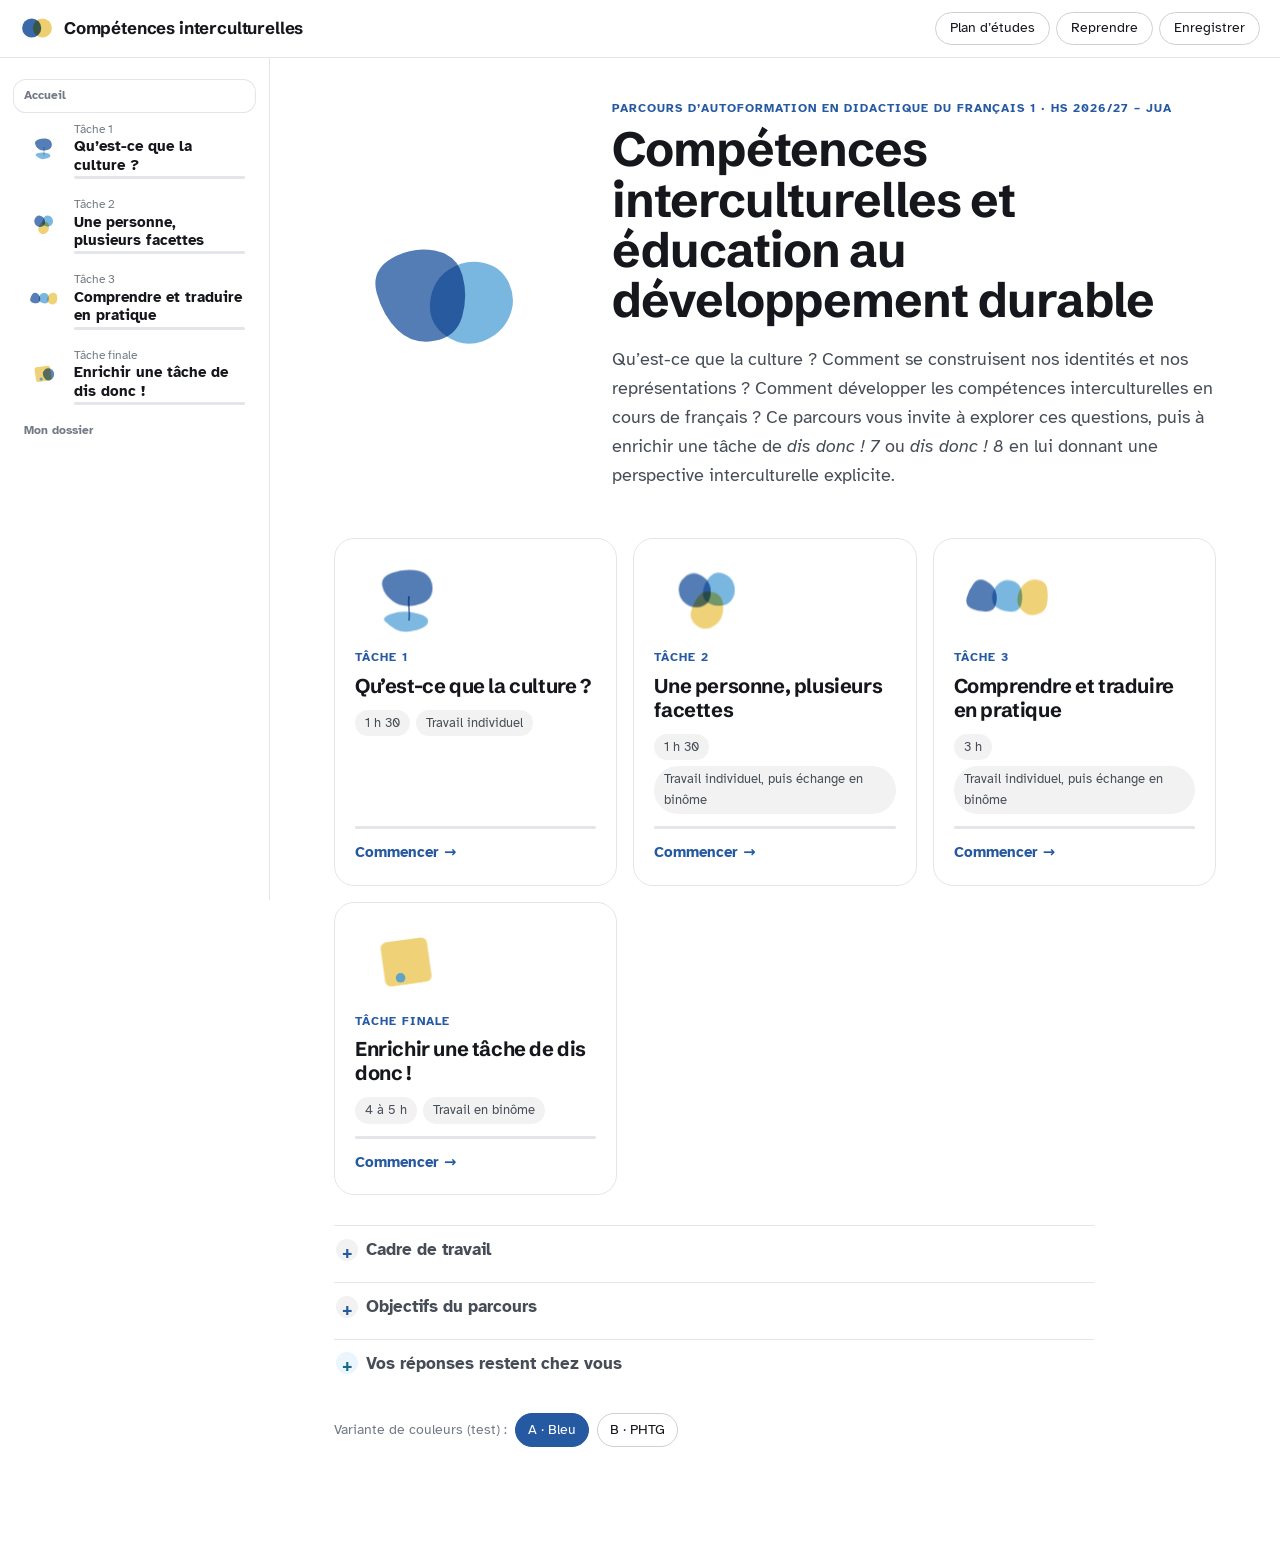
==== commit 82a65c12: "Farbsprache neu: weisser Grund, Grotesk-Titel, zwei Themen (A Bleu / B PHTG) zum Vergleich Co-Author" ====
--- a/index.html
+++ b/index.html
@@ -4,16 +4,17 @@
   <meta charset="utf-8">
   <meta name="viewport" content="width=device-width, initial-scale=1">
   <title>Compétences interculturelles et ÉDD</title>
-  <meta name="theme-color" content="#FAF7F2">
+  <meta name="theme-color" content="#FFFFFF">
+  <script>try{var t=new URLSearchParams(location.search).get("theme")||localStorage.getItem("pi-edd-theme");if(t)document.documentElement.dataset.theme=t;}catch(e){}</script>
   <link rel="icon" href="/favicon.svg" type="image/svg+xml">
   <link rel="preload" href="/assets/fonts/atkinson-hyperlegible-latin-400-normal.woff2" as="font" type="font/woff2" crossorigin>
-  <link rel="preload" href="/assets/fonts/fraunces-latin-wght-normal.woff2" as="font" type="font/woff2" crossorigin>
+  <link rel="preload" href="/assets/fonts/schibsted-grotesk-latin-wght-normal.woff2" as="font" type="font/woff2" crossorigin>
   <link rel="stylesheet" href="/style.css">
 </head>
 <body>
   <header class="topbar">
     <button class="icon-btn menu-btn" id="menu-btn" aria-label="Menu">☰</button>
-    <a class="brand" href="#/"><svg viewBox="0 0 32 22" aria-hidden="true"><circle cx="11" cy="11" r="9" fill="#1F5C63" fill-opacity=".85"/><circle cx="21" cy="11" r="9" fill="#C65A3A" fill-opacity=".72" style="mix-blend-mode:multiply"/></svg><span>Compétences interculturelles</span></a>
+    <a class="brand" href="#/"><svg viewBox="0 0 32 22" aria-hidden="true"><circle cx="11" cy="11" r="9" style="fill:var(--m1);fill-opacity:.9"/><circle cx="21" cy="11" r="9" style="fill:var(--m3);fill-opacity:.85;mix-blend-mode:multiply"/></svg><span>Compétences interculturelles</span></a>
     <div class="actions">
       <span data-save-status class="save-status" aria-live="polite"></span>
       <button id="btn-lp" class="btn ghost small">Plan d’études</button>
--- a/style.css
+++ b/style.css
@@ -1,50 +1,81 @@
 /* «L’entre-deux» — formes qui se chevauchent, papier chaud, un seul accent. */
 
+@font-face { font-family: "Schibsted Grotesk"; font-weight: 400 900; font-display: swap; src: url(/assets/fonts/schibsted-grotesk-latin-wght-normal.woff2) format("woff2"); }
+@font-face { font-family: "Schibsted Grotesk"; font-weight: 400 900; font-display: swap; unicode-range: U+0100-024F, U+1E00-1EFF; src: url(/assets/fonts/schibsted-grotesk-latin-ext-wght-normal.woff2) format("woff2"); }
 @font-face { font-family: "Atkinson Hyperlegible"; font-weight: 400; font-style: normal; font-display: swap; src: url(/assets/fonts/atkinson-hyperlegible-latin-400-normal.woff2) format("woff2"); }
 @font-face { font-family: "Atkinson Hyperlegible"; font-weight: 400; font-style: italic; font-display: swap; src: url(/assets/fonts/atkinson-hyperlegible-latin-400-italic.woff2) format("woff2"); }
 @font-face { font-family: "Atkinson Hyperlegible"; font-weight: 700; font-style: normal; font-display: swap; src: url(/assets/fonts/atkinson-hyperlegible-latin-700-normal.woff2) format("woff2"); }
 @font-face { font-family: "Atkinson Hyperlegible"; font-weight: 700; font-style: italic; font-display: swap; src: url(/assets/fonts/atkinson-hyperlegible-latin-700-italic.woff2) format("woff2"); }
 @font-face { font-family: "Atkinson Hyperlegible"; font-weight: 400; font-display: swap; unicode-range: U+0100-024F, U+1E00-1EFF, U+2020, U+20A0-20AB, U+20AD-20CF; src: url(/assets/fonts/atkinson-hyperlegible-latin-ext-400-normal.woff2) format("woff2"); }
 @font-face { font-family: "Atkinson Hyperlegible"; font-weight: 700; font-display: swap; unicode-range: U+0100-024F, U+1E00-1EFF, U+2020, U+20A0-20AB, U+20AD-20CF; src: url(/assets/fonts/atkinson-hyperlegible-latin-ext-700-normal.woff2) format("woff2"); }
-@font-face { font-family: "Fraunces"; font-weight: 300 800; font-style: normal; font-display: swap; src: url(/assets/fonts/fraunces-latin-wght-normal.woff2) format("woff2"); }
-@font-face { font-family: "Fraunces"; font-weight: 300 800; font-style: italic; font-display: swap; src: url(/assets/fonts/fraunces-latin-wght-italic.woff2) format("woff2"); }
-@font-face { font-family: "Fraunces"; font-weight: 300 800; font-display: swap; unicode-range: U+0100-024F, U+1E00-1EFF; src: url(/assets/fonts/fraunces-latin-ext-wght-normal.woff2) format("woff2"); }
 
 :root {
-  --paper: #FAF7F2;
-  --paper-2: #F3EEE5;
-  --surface: #FFFDF9;
-  --ink: #23201C;
-  --ink-2: #5C554C;
-  --ink-3: #8A8278;
-  --line: #E6DFD3;
-  --line-2: #D5CCBE;
-  --petrol: #1F5C63;
-  --petrol-2: #2E7780;
-  --petrol-soft: #E3EEEE;
-  --terre: #C65A3A;
-  --terre-ink: #9C3F23;
-  --terre-soft: #F8E7DF;
-  --ocre: #D9A441;
-  --ocre-soft: #F7EDD6;
-  --ocre-ink: #7D5A12;
-  --lilas: #6E58A0;
-  --lilas-soft: #EFEAF7;
-  --sil: #E1DAEE;
-  --serif: "Fraunces", Georgia, "Times New Roman", serif;
+  /* Thème A «Bleu» (palette sio) – fond blanc, encre presque noire */
+  --paper: #FFFFFF;
+  --paper-2: #F2F2F2;
+  --surface: #FFFFFF;
+  --ink: #15171C;
+  --ink-2: #474D57;
+  --ink-3: #737A85;
+  --line: #E3E5E9;
+  --line-2: #CBD0D7;
+  --petrol: #2559A1;          /* couleur principale */
+  --petrol-2: #1C4A89;
+  --on-petrol: #FFFFFF;
+  --petrol-soft: #E8EFF8;
+  --terre: #EBC655;           /* étape en cours, marqueurs */
+  --terre-ink: #2559A1;       /* surtitres, accroches */
+  --terre-soft: #E6F4FA;
+  --ocre: #50AFD5;            /* « les deux sont possibles » */
+  --ocre-soft: #FBF3D8;
+  --ocre-ink: #17698C;
+  --lilas: #17698C;           /* espace privé */
+  --lilas-soft: #EAF6FB;
+  --lilas-line: #BFE3F2;
+  --sil: #CFE8F4;
+  --link: #2559A1;
+  --m1: #2559A1; --m2: #469BD4; --m3: #EBC655; --m4: #50AFD5;
+  --head: "Schibsted Grotesk", "Helvetica Neue", Arial, sans-serif;
+  --serif: var(--sans);
   --sans: "Atkinson Hyperlegible", system-ui, -apple-system, "Segoe UI", sans-serif;
   --r: 14px;
   --top: 58px;
+}
+[data-theme="phtg"] {
+  /* Thème B «PHTG» – noir sur blanc, lime et bleu comme seuls accents */
+  --paper: #FFFFFF;
+  --paper-2: #F4F4F4;
+  --ink: #000000;
+  --ink-2: #333333;
+  --ink-3: #6B6B6B;
+  --line: #E4E4E4;
+  --line-2: #CFCFCF;
+  --petrol: #000000;
+  --petrol-2: #212121;
+  --on-petrol: #FFFFFF;
+  --petrol-soft: #F1F1F1;
+  --terre: #DEF428;
+  --terre-ink: #000000;
+  --terre-soft: #F7FCD4;
+  --ocre: #0059FF;
+  --ocre-soft: #F7FCD4;
+  --ocre-ink: #0047CC;
+  --lilas: #0047CC;
+  --lilas-soft: #EEF3FF;
+  --lilas-line: #C7D7FF;
+  --sil: #DCE6FF;
+  --link: #0059FF;
+  --m1: #000000; --m2: #0059FF; --m3: #DEF428; --m4: #8A8A8A;
 }
 * { box-sizing: border-box; }
 html { scroll-padding-top: calc(var(--top) + 16px); }
 body { margin: 0; font: 17px/1.62 var(--sans); color: var(--ink); background: var(--paper); -webkit-font-smoothing: antialiased; }
 h1, h2, h3, h4 { margin: 0 0 .4em; line-height: 1.2; }
-h1, h2 { font-family: var(--serif); font-weight: 500; letter-spacing: -.01em; }
-h1 { font-size: clamp(1.8rem, 3.6vw, 2.6rem); font-variation-settings: "SOFT" 100, "opsz" 72; }
-h2 { font-size: clamp(1.35rem, 2.4vw, 1.75rem); font-variation-settings: "SOFT" 100; }
+h1, h2, h3 { font-family: var(--head); font-weight: 700; letter-spacing: -.02em; }
+h1 { font-size: clamp(2rem, 4vw, 3rem); line-height: 1.05; }
+h2 { font-size: clamp(1.4rem, 2.4vw, 1.8rem); }
 h3 { font-size: 1.02rem; font-weight: 700; }
-a { color: var(--petrol); }
+a { color: var(--link); }
 p { margin: 0 0 .8em; }
 code { font-size: .85em; }
 .muted, .hint { color: var(--ink-3); font-size: .9rem; }
@@ -54,7 +85,7 @@
 
 /* --- Barre du haut ------------------------------------------------------- */
 .topbar { position: sticky; top: 0; z-index: 20; height: var(--top); display: flex; align-items: center; gap: 12px; padding: 0 20px; background: color-mix(in srgb, var(--paper) 88%, transparent); backdrop-filter: blur(8px); border-bottom: 1px solid var(--line); }
-.brand { display: flex; align-items: center; gap: 10px; text-decoration: none; color: var(--ink); font-family: var(--serif); font-size: 1.05rem; font-weight: 500; }
+.brand { display: flex; align-items: center; gap: 10px; text-decoration: none; color: var(--ink); font-family: var(--head); font-size: 1.05rem; font-weight: 700; letter-spacing: -.01em; }
 .brand svg { width: 34px; height: 24px; }
 .actions { margin-left: auto; display: flex; align-items: center; gap: 6px; }
 .save-status { font-size: .82rem; color: var(--ink-3); margin-right: 6px; }
@@ -66,7 +97,7 @@
 .btn { display: inline-flex; align-items: center; gap: 6px; border: 1px solid transparent; border-radius: 999px; padding: 10px 20px; font: inherit; font-size: .95rem; font-weight: 700; cursor: pointer; text-decoration: none; line-height: 1.2; transition: background .15s, border-color .15s, transform .1s; }
 .btn:active { transform: translateY(1px); }
 .btn.small { padding: 7px 14px; font-size: .85rem; font-weight: 400; }
-.btn.primary { background: var(--petrol); color: #fff; }
+.btn.primary { background: var(--petrol); color: var(--on-petrol); }
 .btn.primary:hover { background: var(--petrol-2); }
 .btn.ghost { background: transparent; color: var(--ink); border-color: var(--line-2); }
 .btn.ghost:hover { border-color: var(--petrol); color: var(--petrol); }
@@ -136,18 +167,18 @@
 /* --- Consigne ---------------------------------------------------------------- */
 .consigne { margin: 0 0 18px; }
 .consigne h2 { margin-bottom: 6px; }
-.consigne .accroche { font-family: var(--serif); font-style: italic; font-size: 1.22rem; color: var(--terre-ink); margin: 0 0 8px; font-variation-settings: "SOFT" 100, "WONK" 1; }
+.consigne .accroche { font-family: var(--head); font-size: 1.25rem; font-weight: 500; line-height: 1.3; color: var(--terre-ink); margin: 0 0 10px; padding-left: 14px; border-left: 4px solid var(--terre); }
 .consigne .prose ul { list-style: none; padding: 0; display: grid; gap: 8px; }
 .consigne .prose ul li { position: relative; padding: 10px 14px 10px 34px; background: var(--surface); border: 1px solid var(--line); border-radius: 12px; }
 .consigne .prose ul li::before { content: ""; position: absolute; left: 13px; top: 18px; width: 9px; height: 9px; border-radius: 50%; background: var(--ocre); opacity: .85; }
-.prose blockquote { margin: 10px 0; padding: 14px 18px; background: var(--ocre-soft); border-radius: 12px; font-family: var(--serif); font-style: italic; }
+.prose blockquote { margin: 10px 0; padding: 14px 18px; background: var(--ocre-soft); border-radius: 12px; font-style: italic; }
 
 /* --- Lecture ---------------------------------------------------------------- */
 .reading { margin: 0 0 22px; }
-.reading .prose { font-family: var(--serif); font-size: 1.08rem; line-height: 1.7; font-variation-settings: "opsz" 18; }
+.reading .prose { font-size: 1.08rem; line-height: 1.7; }
 .reading.long { background: var(--surface); border: 1px solid var(--line); border-radius: 20px; padding: 24px clamp(18px, 4vw, 34px); }
 .reading .meta-line { font-size: .8rem; color: var(--ink-3); margin-bottom: 14px; }
-.reading .prose strong:first-child { color: var(--terre); font-family: var(--sans); font-size: .8rem; margin-right: 4px; }
+.reading .prose strong:first-child { color: var(--petrol); font-size: .8rem; margin-right: 4px; }
 
 /* --- Réponses ---------------------------------------------------------------- */
 .answer { margin: 20px 0; }
@@ -156,8 +187,8 @@
 .answer textarea { width: 100%; padding: 14px 16px; border: 1px solid var(--line-2); border-radius: 14px; background: var(--surface); resize: vertical; line-height: 1.55; transition: border-color .15s, box-shadow .15s; }
 .answer textarea::placeholder { color: var(--ink-3); }
 .answer textarea:focus { outline: none; border-color: var(--petrol); box-shadow: 0 0 0 4px var(--petrol-soft); }
-.answer.private textarea { background: var(--lilas-soft); border-color: #D7CDEA; }
-.answer.private textarea:focus { border-color: var(--lilas); box-shadow: 0 0 0 4px #E4DCF2; }
+.answer.private textarea { background: var(--lilas-soft); border-color: var(--lilas-line); }
+.answer.private textarea:focus { border-color: var(--lilas); box-shadow: 0 0 0 4px var(--lilas-soft); }
 .answer-info { text-align: right; font-size: .78rem; color: var(--ink-3); min-height: 1.2em; margin-top: 4px; }
 .answer-info .ok { color: var(--petrol); font-weight: 700; }
 .badge { display: inline-block; font-size: .72rem; font-weight: 700; padding: 2px 9px; border-radius: 999px; background: var(--lilas-soft); color: var(--lilas); vertical-align: middle; margin-left: 4px; }
@@ -185,7 +216,7 @@
 .chip:hover { box-shadow: 0 2px 8px -4px rgba(0,0,0,.3); }
 .chip.selected { border-color: var(--terre); box-shadow: 0 0 0 3px var(--terre-soft); }
 .chip.right { border-color: var(--petrol); color: var(--petrol); }
-.chip.wrong { border-color: var(--terre); color: var(--terre-ink); }
+.chip.wrong { border: 1.5px dashed var(--ink-2); color: var(--ink); background: var(--terre-soft); }
 .chip.both { border-color: var(--ocre); color: var(--ocre-ink); border-radius: 14px; }
 .chip.own { border-style: dashed; cursor: default; }
 .chip .why { display: block; font-size: .8rem; color: var(--ink-2); margin-top: 3px; }
@@ -206,7 +237,7 @@
 .check li { display: flex; gap: 10px; align-items: flex-start; padding: 5px 0; }
 .check input { margin-top: 5px; width: 18px; height: 18px; accent-color: var(--petrol); flex: none; }
 .example-box { margin-top: 12px; background: var(--ocre-soft); border-radius: 14px; padding: 16px 18px; }
-.example-box h4 { font-family: var(--serif); font-size: 1.05rem; font-weight: 500; }
+.example-box h4 { font-family: var(--head); font-size: 1.05rem; }
 
 /* --- Encadrés ---------------------------------------------------------------- */
 .aside { margin: 20px 0; padding: 16px 20px; border-radius: 16px; background: var(--paper-2); }
@@ -230,7 +261,7 @@
 /* --- Carte-incident ----------------------------------------------------------- */
 .carte { position: relative; max-width: 460px; padding: 22px 24px; background: var(--surface); border: 1px solid var(--line-2); border-radius: 18px; box-shadow: 0 12px 30px -20px rgba(60,40,20,.5); transform: rotate(-.6deg); }
 .carte-motif { position: absolute; right: 10px; top: 6px; width: 74px; height: 50px; }
-.carte-head { font-family: var(--serif); font-size: 1.3rem; margin-bottom: 10px; }
+.carte-head { font-family: var(--head); font-weight: 700; font-size: 1.3rem; margin-bottom: 10px; }
 .carte-field h4 { font-size: .75rem; color: var(--ink-3); text-transform: uppercase; letter-spacing: .06em; margin: 12px 0 2px; }
 .carte-field p { margin: 0; }
 
@@ -278,8 +309,8 @@
   body.printing > *:not(.print-area) { display: none !important; }
   body.printing { background: #fff; }
   body.printing .print-area { display: block; font-family: var(--sans); color: #000; }
-  .print-area h1 { font-family: var(--serif); font-size: 20pt; }
-  .print-area h2 { font-family: var(--serif); font-size: 14pt; margin-top: 18pt; }
+  .print-area h1 { font-family: var(--head); font-size: 20pt; }
+  .print-area h2 { font-family: var(--head); font-size: 14pt; margin-top: 18pt; }
   .print-area .d-item h4 { font-size: 10pt; color: #555; }
   .print-area table.grid { border-collapse: collapse; width: 100%; }
   .print-area table.grid th, .print-area table.grid td { border: 1px solid #999; padding: 4pt; font-size: 10pt; }
@@ -295,3 +326,31 @@
   .actions .btn.small { padding: 6px 9px; font-size: .78rem; }
   main { padding-top: 22px; }
 }
+
+/* --- Audio ----------------------------------------------------------------------- */
+.audio { display: flex; gap: 16px; align-items: center; margin: 4px 0 22px; padding: 14px 18px; background: var(--surface); border: 1px solid var(--line); border-radius: 18px; }
+.audio-btn { position: relative; flex: none; width: 52px; height: 52px; border: 0; border-radius: 50%; cursor: pointer; background: var(--petrol); display: grid; place-items: center; }
+.audio-btn::after { content: ""; position: absolute; inset: 0 -6px 0 6px; border-radius: 50%; background: var(--terre); opacity: .7; mix-blend-mode: multiply; z-index: -1; }
+.audio-btn { isolation: isolate; }
+.audio-btn:hover { background: var(--petrol-2); }
+.ic.play { width: 0; height: 0; border-left: 14px solid #fff; border-top: 9px solid transparent; border-bottom: 9px solid transparent; margin-left: 4px; }
+.ic.pause { width: 14px; height: 16px; border-left: 4px solid #fff; border-right: 4px solid #fff; }
+.audio-body { flex: 1; min-width: 0; }
+.audio-title { font-weight: 700; margin: 0 0 4px; }
+.audio-ctrl { display: flex; align-items: center; gap: 10px; }
+.audio-bar { flex: 1; accent-color: var(--petrol); }
+.audio-time { font-size: .8rem; color: var(--ink-3); font-variant-numeric: tabular-nums; white-space: nowrap; }
+.audio .hint { margin: 4px 0 0; font-size: .78rem; }
+
+/* --- Thème PHTG : contrastes francs ------------------------------------------- */
+[data-theme="phtg"] .chips span { background: var(--paper-2); color: var(--ink); }
+[data-theme="phtg"] .tache-card:hover { border-color: #000; box-shadow: none; }
+[data-theme="phtg"] .segbar .seg.now { background: var(--terre); box-shadow: inset 0 0 0 1px #000; }
+[data-theme="phtg"] .eyebrow { color: #000; }
+[data-theme="phtg"] .aside.lp { background: var(--terre-soft); }
+[data-theme="phtg"] .aside.lp .aside-kicker { color: #000; }
+
+/* --- Choix du thème (phase de test) ------------------------------------------ */
+.theme-switch { display: flex; align-items: center; gap: 8px; margin-top: 26px; font-size: .85rem; color: var(--ink-3); }
+.theme-switch button { font: inherit; font-size: .85rem; padding: 5px 12px; border-radius: 999px; border: 1px solid var(--line-2); background: var(--surface); cursor: pointer; color: var(--ink); }
+.theme-switch button[aria-pressed="true"] { background: var(--petrol); color: var(--on-petrol); border-color: var(--petrol); }
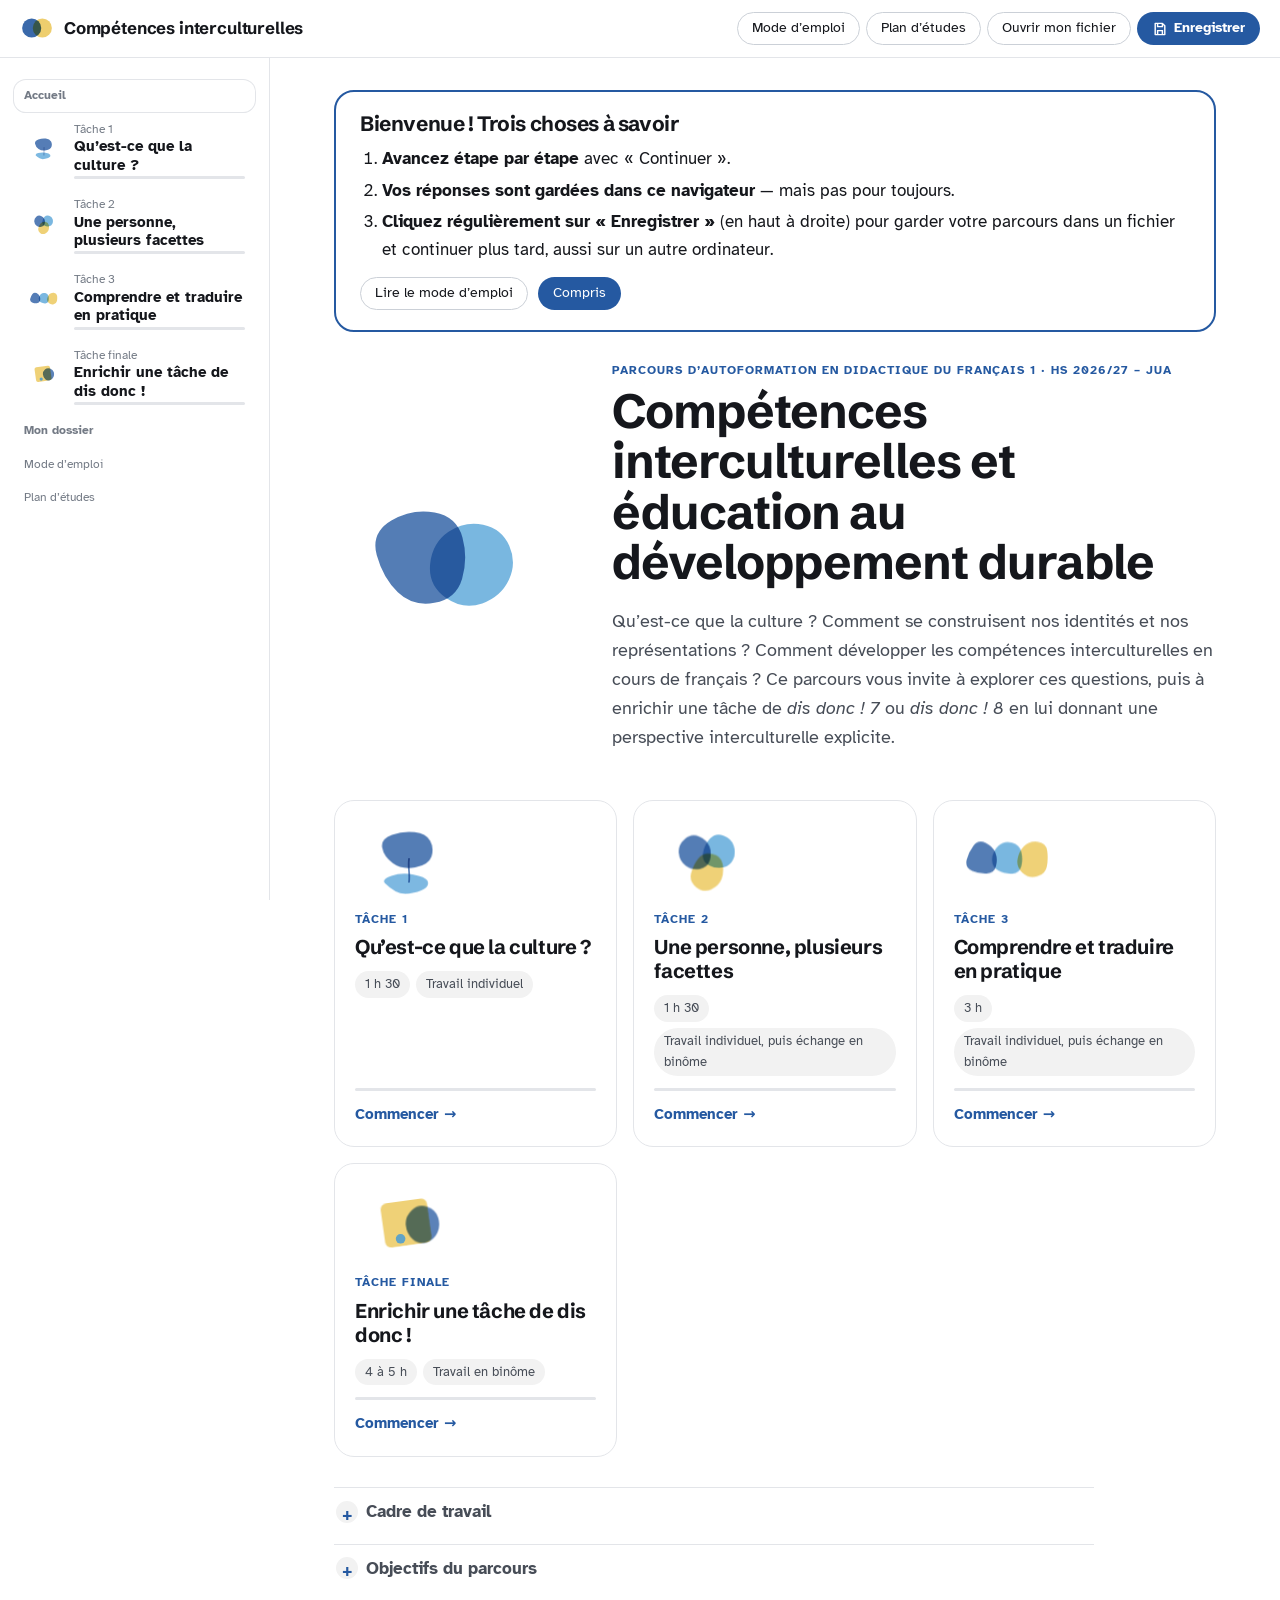
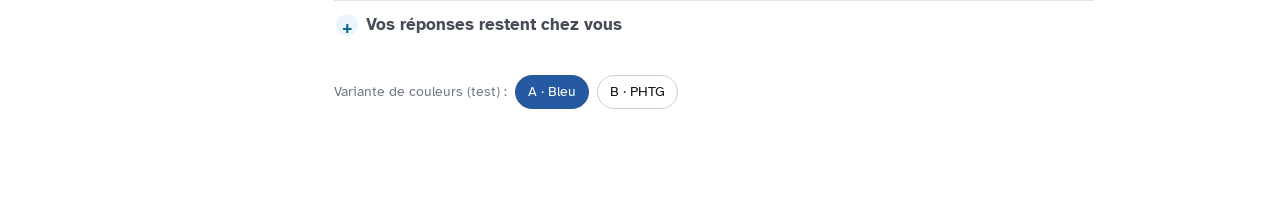
==== commit 159b9760: "Speichern prominent, Willkommenskarte und Mode d’emploi Co-Authored-By: Claude Opus 5.5 <noreply@ant" ====
--- a/index.html
+++ b/index.html
@@ -17,9 +17,10 @@
     <a class="brand" href="#/"><svg viewBox="0 0 32 22" aria-hidden="true"><circle cx="11" cy="11" r="9" style="fill:var(--m1);fill-opacity:.9"/><circle cx="21" cy="11" r="9" style="fill:var(--m3);fill-opacity:.85;mix-blend-mode:multiply"/></svg><span>Compétences interculturelles</span></a>
     <div class="actions">
       <span data-save-status class="save-status" aria-live="polite"></span>
+      <a href="#/aide" class="btn ghost small" title="Comment travailler avec l’application">Mode d’emploi</a>
       <button id="btn-lp" class="btn ghost small">Plan d’études</button>
-      <button id="btn-open" class="btn ghost small" title="Ouvrir un fichier de parcours">Reprendre</button>
-      <button id="btn-save" class="btn ghost small" title="Enregistrer dans un fichier">Enregistrer</button>
+      <button id="btn-open" class="btn ghost small" title="Reprendre à partir de votre fichier de parcours">Ouvrir mon fichier</button>
+      <button id="btn-save" class="btn save small" title="Enregistrer votre parcours dans un fichier"><svg viewBox="0 0 20 20" aria-hidden="true"><path d="M4 3h9l3 3v11H4z" fill="none" stroke="currentColor" stroke-width="1.8" stroke-linejoin="round"/><path d="M7 3v4h6V3M7 17v-5h6v5" fill="none" stroke="currentColor" stroke-width="1.8"/></svg>Enregistrer<span class="dirty-dot" aria-hidden="true"></span></button>
     </div>
   </header>
 
--- a/style.css
+++ b/style.css
@@ -354,3 +354,55 @@
 .theme-switch { display: flex; align-items: center; gap: 8px; margin-top: 26px; font-size: .85rem; color: var(--ink-3); }
 .theme-switch button { font: inherit; font-size: .85rem; padding: 5px 12px; border-radius: 999px; border: 1px solid var(--line-2); background: var(--surface); cursor: pointer; color: var(--ink); }
 .theme-switch button[aria-pressed="true"] { background: var(--petrol); color: var(--on-petrol); border-color: var(--petrol); }
+
+/* --- Arbre de la culture -------------------------------------------------------- */
+.tri-arbre { display: flex; flex-direction: column; align-items: stretch; }
+.tri-cat.couronne { min-height: 190px; padding: 34px 48px 26px; justify-content: center; align-content: center; border-radius: 48% 52% 44% 46% / 58% 56% 44% 42%; background: color-mix(in srgb, var(--m1) 14%, var(--surface)); }
+.tri-cat.couronne h4, .tri-cat.racines h4 { text-align: center; }
+.arbre-sol { position: relative; height: 96px; margin: -26px 0 -18px; z-index: 0; pointer-events: none; }
+.tri-cat.couronne { position: relative; z-index: 1; }
+.tri-cat.racines { position: relative; z-index: 1; }
+.arbre-sol .tronc { position: absolute; left: 50%; top: 0; width: 220px; height: 96px; transform: translateX(-50%); z-index: 2; }
+.arbre-sol .sol-ligne { position: absolute; left: 0; right: 0; top: 70px; border-top: 2px dotted var(--ink-2); }
+.arbre-sol .sol-label { position: absolute; right: 6px; top: 60px; font-size: .72rem; letter-spacing: .08em; text-transform: uppercase; color: var(--ink-3); background: var(--paper); padding: 0 6px; }
+.tri-cat.racines { min-height: 150px; padding: 22px 40px 30px; justify-content: center; align-content: flex-start; border-radius: 22px 22px 46% 46% / 22px 22px 60% 60%; background: repeating-linear-gradient(180deg, color-mix(in srgb, var(--m2) 10%, var(--surface)) 0 22px, color-mix(in srgb, var(--m2) 14%, var(--surface)) 22px 24px); }
+@media (max-width: 600px) { .tri-cat.couronne { padding: 28px 22px; border-radius: 40% 40% 30% 30% / 30% 30% 22% 22%; } .tri-cat.racines { padding: 18px 16px 26px; } }
+
+/* --- Schéma ---------------------------------------------------------------------- */
+.schema { margin: 8px 0 24px; padding: 16px; background: var(--surface); border: 1px solid var(--line); border-radius: 20px; }
+.schema-svg { display: block; width: 100%; max-width: 560px; margin: 0 auto; height: auto; }
+.schema-svg circle:not(.sch-disc) { mix-blend-mode: multiply; }
+.schema-svg text { font-family: var(--sans); fill: var(--ink); }
+.schema-svg .sch-h { font-family: var(--head); font-weight: 700; font-size: 22px; }
+.schema-svg .sch-t { font-weight: 700; font-size: 15px; }
+.schema-svg .sch-s { font-size: 13px; fill: var(--ink-2); }
+.schema-svg .sch-center { font-family: var(--head); font-weight: 700; font-size: 11.5px; }
+.schema figcaption { text-align: center; font-size: .82rem; color: var(--ink-3); margin-top: 6px; }
+
+/* --- Enregistrer bien visible ---------------------------------------------------- */
+.btn.save { background: var(--petrol); color: var(--on-petrol); font-weight: 700; position: relative; }
+.btn.save:hover { background: var(--petrol-2); }
+.btn.save svg { width: 16px; height: 16px; }
+.dirty-dot { display: none; position: absolute; top: -3px; right: -3px; width: 11px; height: 11px; border-radius: 50%; background: var(--terre); box-shadow: 0 0 0 2px var(--paper); }
+body.needs-save .dirty-dot { display: block; }
+.foot-mid { margin: 0 auto; display: flex; align-items: center; gap: 10px; }
+.foot-save { display: none; }
+body.needs-save .foot-save { display: inline-flex; }
+.step-foot [data-save-status] { margin: 0; }
+
+/* --- Bienvenue et mode d’emploi --------------------------------------------------- */
+.welcome { margin: 0 0 28px; padding: 20px 24px; border: 2px solid var(--petrol); border-radius: 20px; background: var(--surface); }
+.welcome h2 { font-size: 1.3rem; }
+.welcome ol { margin: 8px 0 0; padding-left: 1.3em; }
+.welcome li { margin: 4px 0; }
+.aide-list { list-style: none; counter-reset: a; padding: 0; display: grid; gap: 12px; }
+.aide-list li { counter-increment: a; position: relative; padding: 16px 20px 6px 64px; background: var(--surface); border: 1px solid var(--line); border-radius: 16px; }
+.aide-list li::before { content: counter(a); position: absolute; left: 18px; top: 16px; width: 32px; height: 32px; border-radius: 50%; display: grid; place-items: center; font-family: var(--head); font-weight: 700; background: var(--terre); color: var(--ink); }
+.aide-list h3 { margin-bottom: 2px; }
+.sidebar > a.aide-link { font-weight: 400; color: var(--ink-2); }
+@media (max-width: 900px) {
+  .actions a[href="#/aide"], #btn-lp { display: none; }
+}
+@media (max-width: 520px) {
+  #btn-open { padding: 6px 8px; }
+}
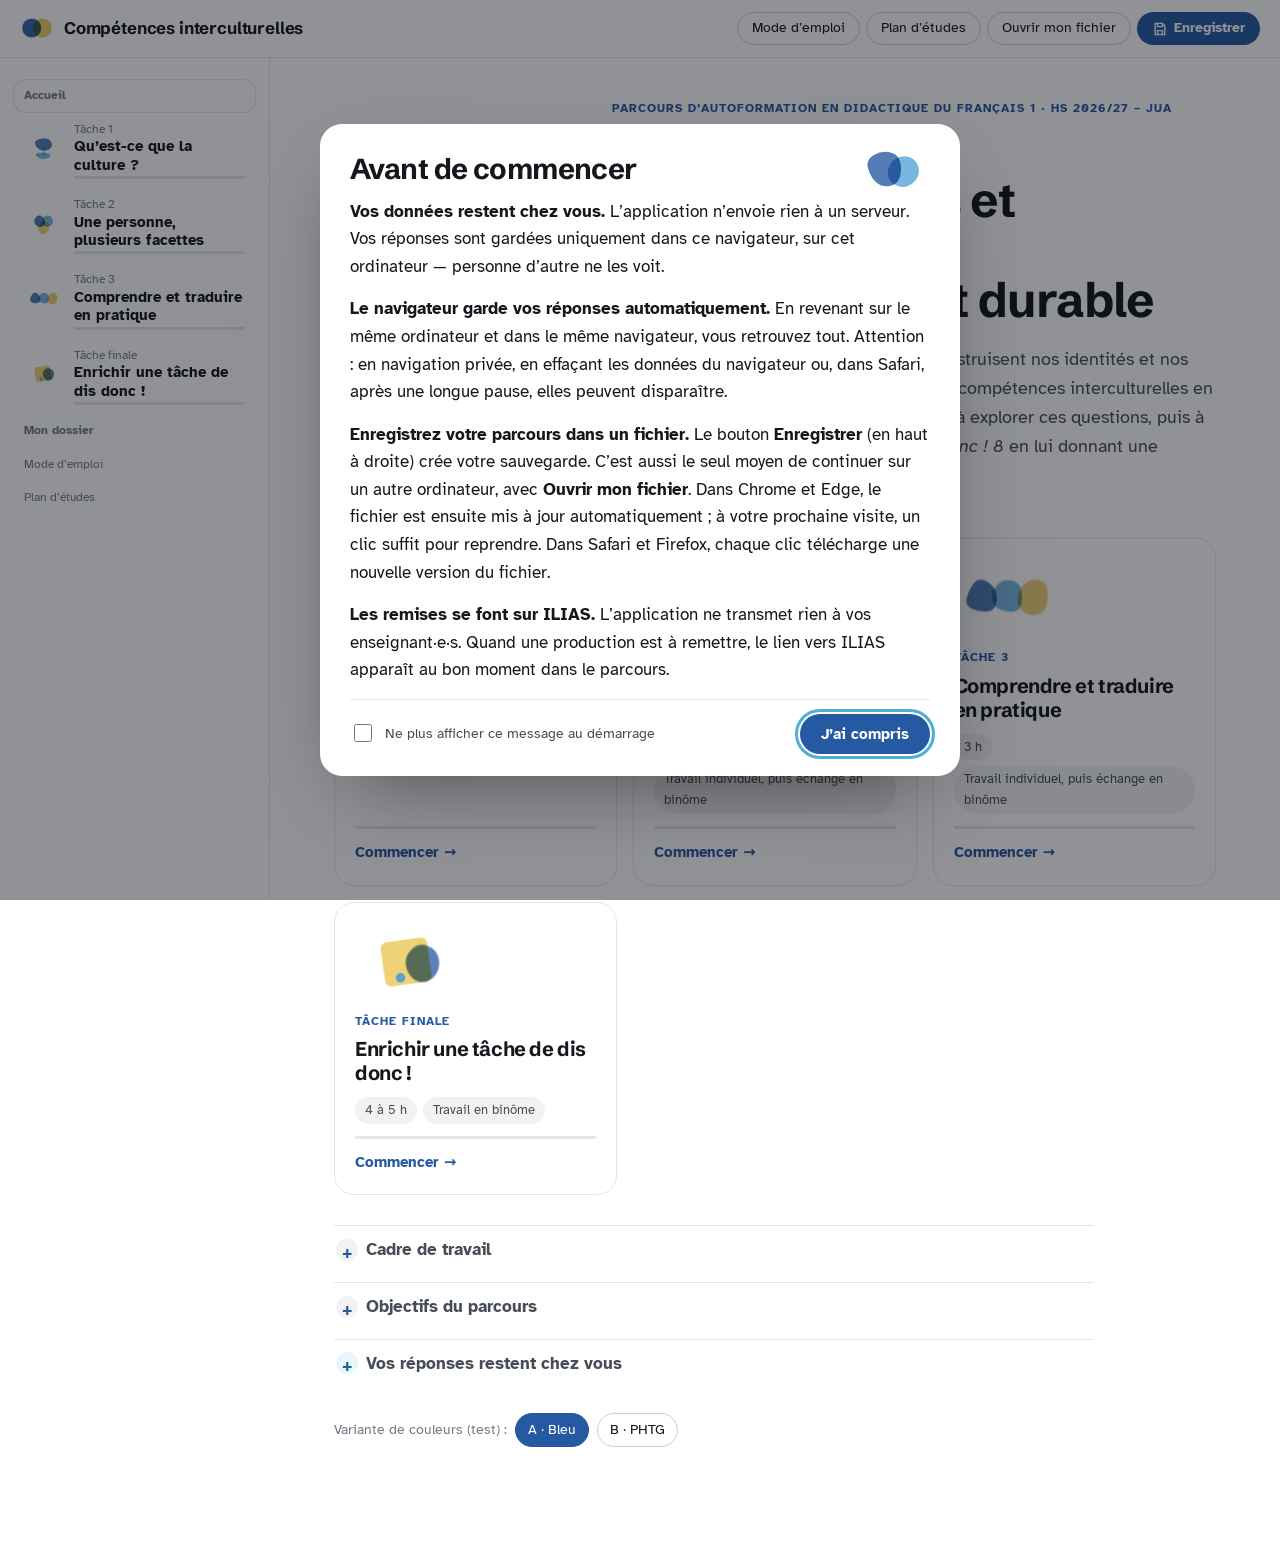
==== commit 66d30184: "Infofenster beim Start, ILIAS-Abgabeblock, Datei über Sitzungen merken Co-Authored-By: Claude Opus 5" ====
--- a/index.html
+++ b/index.html
@@ -24,6 +24,7 @@
     </div>
   </header>
 
+  <div id="reconnect" class="reconnect" hidden></div>
   <div class="layout">
     <nav class="sidebar" id="sidebar" aria-label="Parcours"></nav>
     <main id="main" tabindex="-1"><p class="loading">Chargement…</p></main>
--- a/style.css
+++ b/style.css
@@ -406,3 +406,22 @@
 @media (max-width: 520px) {
   #btn-open { padding: 6px 8px; }
 }
+
+/* --- Fenêtre d’information -------------------------------------------------------- */
+.modal-back { position: fixed; inset: 0; z-index: 50; background: rgba(10, 14, 24, .45); display: grid; place-items: center; padding: 20px; }
+.modal { position: relative; width: min(640px, 100%); max-height: calc(100vh - 40px); overflow: auto; background: var(--surface); border-radius: 22px; padding: 28px 30px 22px; box-shadow: 0 30px 80px -30px rgba(0,0,0,.5); }
+.modal h2 { margin-right: 90px; }
+.modal-motif { position: absolute; right: 22px; top: 18px; width: 86px; height: 58px; }
+.modal .prose p { margin-bottom: .9em; }
+.modal-foot { display: flex; align-items: center; justify-content: space-between; gap: 12px; flex-wrap: wrap; margin-top: 12px; padding-top: 14px; border-top: 1px solid var(--line); }
+.toggle.small { font-size: .88rem; color: var(--ink-2); align-items: center; }
+.toggle.small input { margin-top: 0; accent-color: var(--petrol); }
+body.modal-open { overflow: hidden; }
+
+/* --- Reprendre l’enregistrement --------------------------------------------------- */
+.reconnect { position: sticky; top: var(--top); z-index: 15; display: flex; align-items: center; justify-content: center; gap: 12px; flex-wrap: wrap; padding: 8px 16px; background: var(--terre-soft); border-bottom: 1px solid var(--line); font-size: .92rem; }
+.reconnect[hidden] { display: none; }
+
+/* --- Remise ILIAS ------------------------------------------------------------------ */
+.aside.remise { background: var(--surface); border: 2px solid var(--petrol); }
+.aside.remise .aside-kicker { color: var(--petrol); }
